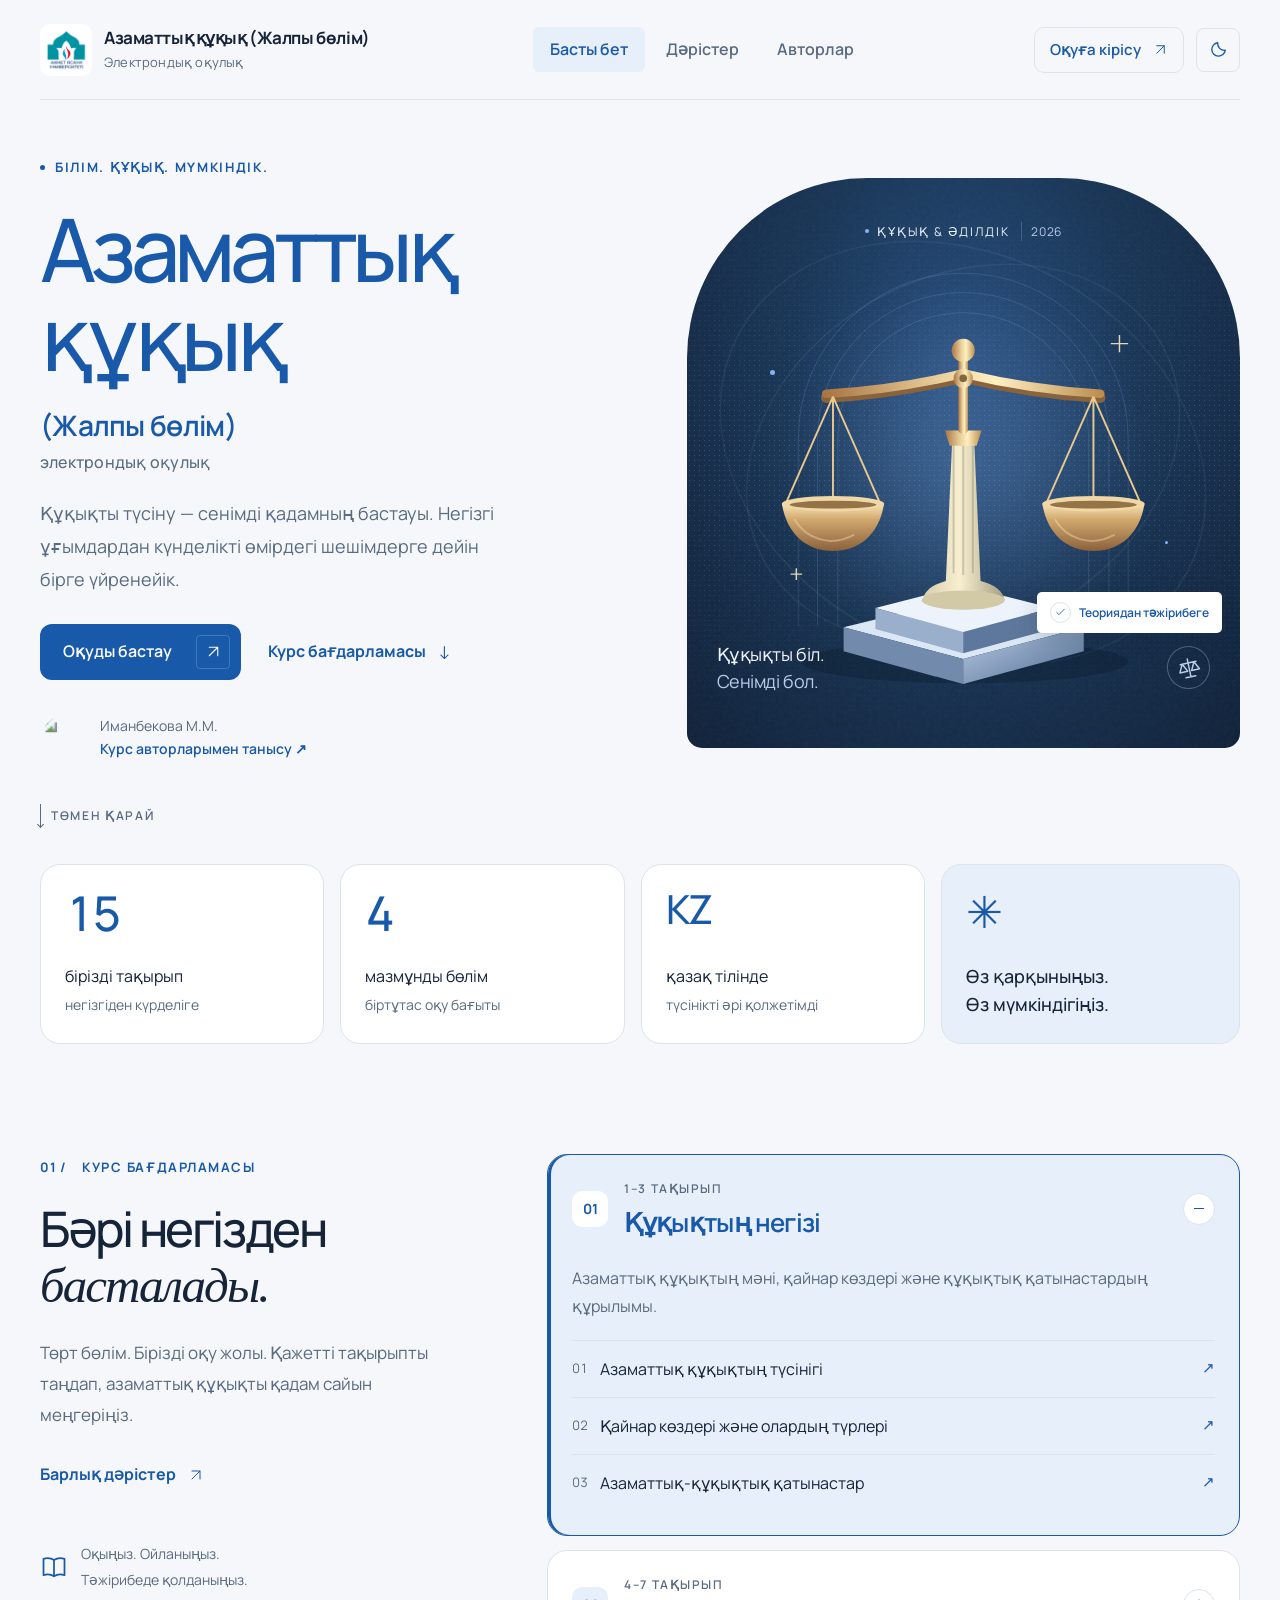
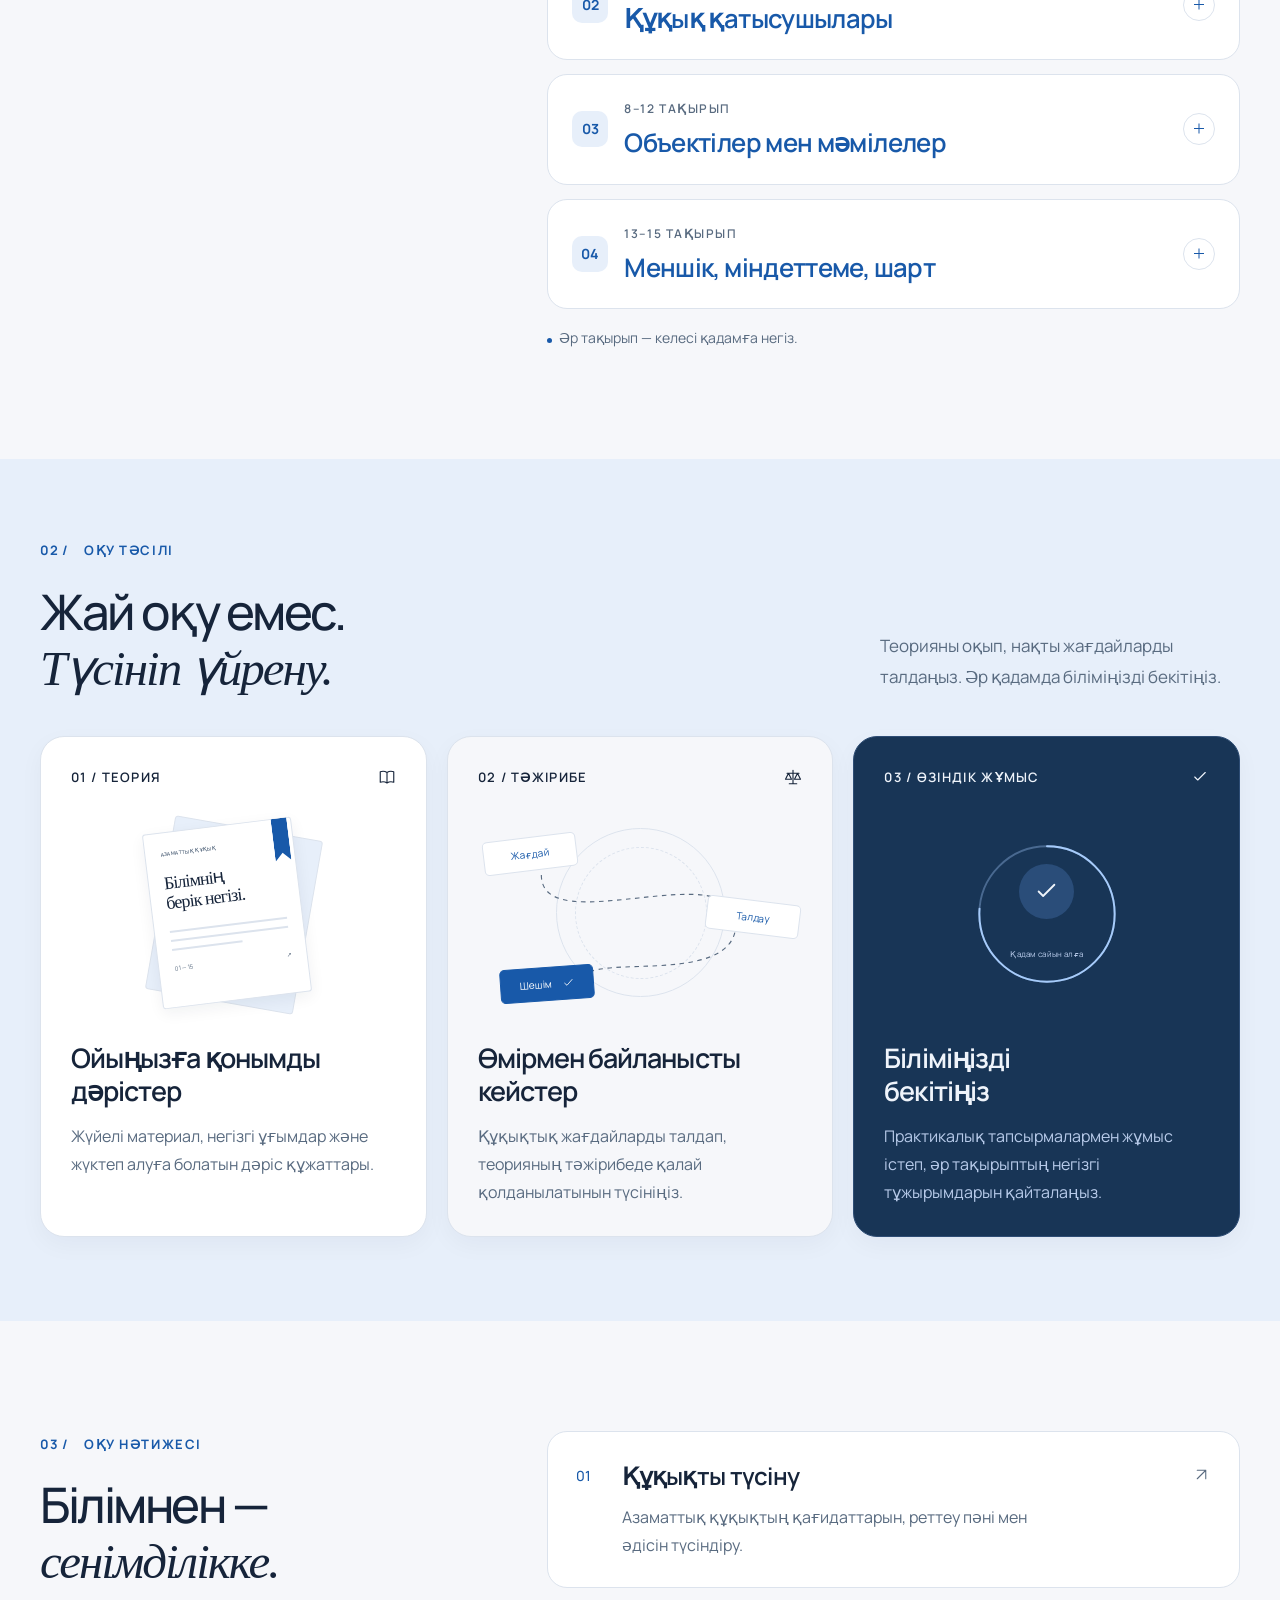
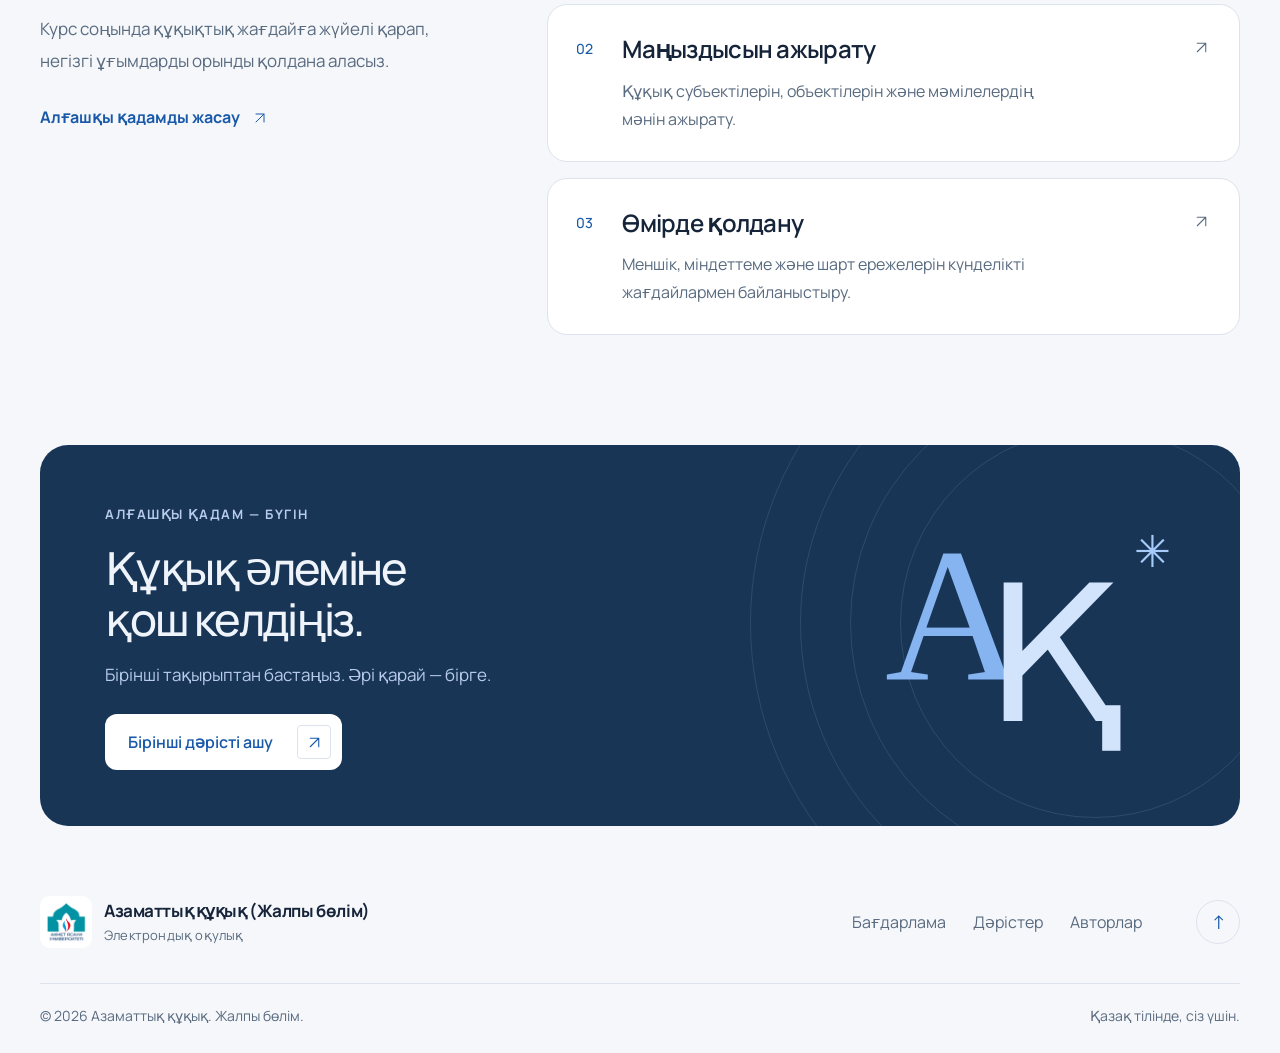
==== index.html @ 87340e42 "Apply Academic Blue theme and simplify textbook navigation" ====
<!doctype html>
<html lang="kk">
<head>
  <meta charset="UTF-8">
  <script src="theme.js?v=20261010-academic-blue-1"></script>
  <meta name="viewport" content="width=device-width, initial-scale=1.0">
  <meta name="description" content="Азаматтық құқық (Жалпы бөлім) электрондық оқулық: 15 тақырып, дәрістер, тақырып бойынша бақылау сұрақтары және практикалық кейстер.">
  <meta name="theme-color" content="#f6f7fa">
  <title>Азаматтық құқық (Жалпы бөлім) электрондық оқулық</title>
  <link rel="preconnect" href="https://fonts.googleapis.com">
  <link rel="preconnect" href="https://fonts.gstatic.com" crossorigin>
  <link href="https://fonts.googleapis.com/css2?family=Manrope:wght@400;500;600;700;800&display=swap" rel="stylesheet">
  <link rel="stylesheet" href="index.css?v=20261010-academic-blue-1">
  <script src="main.js?v=20261001-1" defer></script>
  <link rel="stylesheet" href="navigation.css?v=20261010-academic-blue-1">
  <script src="navigation.js?v=20261001-1" defer></script>
<meta name="color-scheme" content="light dark">
  <link rel="stylesheet" href="theme.css?v=20261010-academic-blue-1">
</head>
<body class="home-page">
  <a class="skip-link" href="#main">Мазмұнға өту</a>
  <div class="scroll-progress" aria-hidden="true"></div>
  <svg class="icon-library" xmlns="http://www.w3.org/2000/svg" aria-hidden="true">
    <symbol id="icon-arrow-up" viewBox="0 0 24 24"><path d="M6 18 18 6M6 6h12v12"/></symbol>
    <symbol id="icon-book" viewBox="0 0 24 24"><path d="M12 6c-3-2-6-2-9-1v14c3-1 6-1 9 1 3-2 6-2 9-1V5c-3-1-6-1-9 1Zm0 0v14"/></symbol>
    <symbol id="icon-scale" viewBox="0 0 24 24"><path d="M12 3v18m-5 0h10M4 7h16M6 7l-4 8h8L6 7Zm12 0-4 8h8l-4-8Z"/></symbol>
    <symbol id="icon-check" viewBox="0 0 24 24"><path d="m5 12 4 4L19 6"/></symbol>
  </svg>
  <symbol id="icon-arrow" viewBox="0 0 24 24"><path d="M5 12h14m-6-6 6 6-6 6"/></symbol>
  <header class="site-header">
    <div class="site-header-inner">
      <a class="site-brand" href="index.html" aria-label="Азаматтық құқық (Жалпы бөлім) электрондық оқулық — басты бет">
        <span class="site-brand-mark university-brand-mark"><img class="university-logo" src="assets/ayu-logo-icon.png" alt="Қожа Ахмет Ясауи университетінің логотипі" width="192" height="192"></span>
        <span class="site-brand-text"><span class="site-brand-title">Азаматтық құқық (Жалпы бөлім)</span><span class="site-brand-subtitle">Электрондық оқулық</span></span>
      </a>
      <nav class="site-nav" aria-label="Бет навигациясы">
        <a class="site-nav-link" href="index.html" aria-current="page">Басты бет</a>
        <a class="site-nav-link" href="lectures.html">Дәрістер</a>
        <a class="site-nav-link" href="authors.html">Авторлар</a>
      </nav>
      <div class="site-header-actions">
        <a class="site-header-cta" href="lectures.html">Оқуға кірісу <svg class="site-header-icon" viewBox="0 0 24 24" aria-hidden="true"><path d="M6 18 18 6M6 6h12v12"/></svg></a>
        <button class="theme-toggle" type="button" aria-label="Қараңғы тақырыпқа ауысу" aria-pressed="false">
          <svg class="theme-moon" viewBox="0 0 24 24" aria-hidden="true"><path d="M20.5 13A8.5 8.5 0 0 1 11 3.5 8.5 8.5 0 1 0 20.5 13Z"/></svg>
          <svg class="theme-sun" viewBox="0 0 24 24" aria-hidden="true"><circle cx="12" cy="12" r="4"/><path d="M12 2v2m0 16v2M2 12h2m16 0h2M5 5l1.4 1.4m11.2 11.2L19 19M5 19l1.4-1.4M17.6 6.4 19 5"/></svg>
        </button>
      </div>
    </div>
  </header>
  <main id="main">
    <section class="hero page-width" aria-labelledby="hero-title">
      <div class="hero-content">
        <div class="eyebrow hero-eyebrow" data-reveal><span class="status-dot"></span> БІЛІМ. ҚҰҚЫҚ. МҮМКІНДІК.</div>
        <h1 id="hero-title" data-reveal style="--reveal-delay:90ms">Азаматтық<br><span class="title-accent">құқық</span><span class="hero-title-detail"> (Жалпы бөлім)<span class="hero-title-format"> электрондық оқулық</span></span></h1>
        <p class="hero-description" data-reveal style="--reveal-delay:220ms">Құқықты түсіну — сенімді қадамның бастауы. Негізгі ұғымдардан күнделікті өмірдегі шешімдерге дейін бірге үйренейік.</p>
        <div class="hero-actions" data-reveal style="--reveal-delay:280ms"><a class="button button-primary" data-magnetic href="lectures.html">Оқуды бастау <span class="button-icon"><svg class="icon"><use href="#icon-arrow-up"/></svg></span></a><a class="text-link" href="#curriculum">Курс бағдарламасы <span aria-hidden="true">↓</span></a></div>
        <div class="hero-note" data-reveal style="--reveal-delay:340ms"><div class="author-stack single-author" aria-hidden="true"><img src="assets/authors/imanbekova-manshuk.jpg" alt="" width="960" height="1280"></div><p>Иманбекова М.М.<br><a href="authors.html">Курс авторларымен танысу <span aria-hidden="true">↗</span></a></p></div>
      </div>
      <div class="hero-art" data-reveal style="--reveal-delay:160ms">
        <div class="art-grain" aria-hidden="true"></div>
        <div class="art-topline"><span class="art-dot"></span> ҚҰҚЫҚ &amp; ӘДІЛДІК <span class="art-year">2026</span></div>
        <div class="art-parallax" aria-hidden="true">
          <div class="orbit orbit-one"></div><div class="orbit orbit-two"></div><span class="orbit-point point-one"></span><span class="orbit-point point-two"></span>
          <svg class="justice-art" viewBox="0 0 520 480" xmlns="http://www.w3.org/2000/svg">
            <defs>
              <linearGradient id="stone" x1="0" x2="1"><stop stop-color="#d5ccae"/><stop offset=".45" stop-color="#f7efcf"/><stop offset="1" stop-color="#a59d80"/></linearGradient>
              <linearGradient id="gold" x1="0" x2="1"><stop stop-color="#aa7543"/><stop offset=".42" stop-color="#ead19c"/><stop offset=".62" stop-color="#fff0c2"/><stop offset="1" stop-color="#bd8e50"/></linearGradient>
              <linearGradient id="bowl" x1="0" y1="0" x2="0" y2="1"><stop stop-color="#f7e3b4"/><stop offset=".35" stop-color="#cfa66c"/><stop offset="1" stop-color="#8b613c"/></linearGradient>
              <linearGradient id="plinth" x1="0" y1="0" x2="1" y2="1"><stop stop-color="#b8cbe4"/><stop offset="1" stop-color="#526e93"/></linearGradient>
              <radialGradient id="art-halo"><stop stop-color="#86b4f1" stop-opacity=".18"/><stop offset="1" stop-color="#86b4f1" stop-opacity="0"/></radialGradient>
            </defs>
            <circle cx="260" cy="225" r="195" fill="url(#art-halo)"/>
            <g class="arch-lines" fill="none" stroke="#a6cbfa" stroke-opacity=".16"><path d="M89 389V194a171 171 0 0 1 342 0v195"/><path d="M109 389V194a151 151 0 0 1 302 0v195"/><path d="M130 389V194a130 130 0 0 1 260 0v195"/></g>
            <ellipse cx="262" cy="426" rx="169" ry="22" fill="#0d1727" opacity=".3"/>
            <g class="sculpture-base"><path d="m136 390 124-30 125 30-125 33Z" fill="#dce7f6"/><path d="m136 390 124 33v26l-124-34Z" fill="#728bac"/><path d="m260 423 125-33v25l-125 34Z" fill="url(#plinth)"/><path d="m169 370 91-23 92 23-92 25Z" fill="#edf3fb"/><path d="m169 370 91 25v22l-91-25Z" fill="#99afcc"/><path d="m260 395 92-25v22l-92 25Z" fill="#5d789c"/></g>
            <g class="scale-sculpture">
              <path d="M218 362c2-10 10-16 24-20l7-154h22l7 154c15 4 23 10 25 20Z" fill="url(#stone)"/><ellipse cx="260" cy="362" rx="43" ry="10" fill="#d2c9a7"/><path d="M250 197v137m10-136v138m10-139v137" fill="none" stroke="#8d896e" stroke-width="2" opacity=".4"/><path d="M241 186h38l-5 16h-28Z" fill="url(#gold)"/><rect x="255" y="107" width="10" height="83" rx="5" fill="url(#gold)"/><circle cx="260" cy="103" r="12" fill="url(#gold)"/>
              <g class="scale-beam">
                <path d="M118 152q71-4 142-21 71 17 142 21" fill="none" stroke="#88633b" stroke-width="11" stroke-linecap="round"/><path d="M118 148q71-4 142-21 71 17 142 21" fill="none" stroke="url(#gold)" stroke-width="9" stroke-linecap="round"/>
                <g class="scale-pan scale-pan-left"><path d="m125 151-49 111m49-111 49 111m-49-111v111" fill="none" stroke="#e6c990" stroke-width="2"/><path d="M72 262h106c-5 31-25 49-53 49s-48-18-53-49Z" fill="url(#bowl)"/><ellipse cx="125" cy="262" rx="53" ry="8" fill="#f1d7a6"/><ellipse cx="125" cy="263" rx="45" ry="4" fill="#947347"/><path d="M85 278c12 20 37 30 62 16" fill="none" stroke="#f8e3b9" stroke-opacity=".4" stroke-width="2"/></g>
                <g class="scale-pan scale-pan-right"><path d="m395 151-49 111m49-111 49 111m-49-111v111" fill="none" stroke="#e6c990" stroke-width="2"/><path d="M342 262h106c-5 31-25 49-53 49s-48-18-53-49Z" fill="url(#bowl)"/><ellipse cx="395" cy="262" rx="53" ry="8" fill="#f1d7a6"/><ellipse cx="395" cy="263" rx="45" ry="4" fill="#947347"/><path d="M355 278c12 20 37 30 62 16" fill="none" stroke="#f8e3b9" stroke-opacity=".4" stroke-width="2"/></g>
              </g>
              <circle cx="260" cy="132" r="10" fill="url(#gold)"/><circle cx="260" cy="132" r="4" fill="#82673e"/>
            </g>
            <g class="art-spark" stroke="#e1d9b9" stroke-width="1.5"><path d="M422 87v18m-9-9h18M87 329v12m-6-6h12"/></g>
          </svg>
          <div class="floating-label label-right"><span class="label-check"><svg class="icon"><use href="#icon-check"/></svg></span> Теориядан тәжірибеге</div>
        </div>
        <div class="art-bottomline"><p>Құқықты біл.<br><span>Сенімді бол.</span></p><span class="art-seal"><svg class="icon"><use href="#icon-scale"/></svg></span></div>
        <button class="motion-toggle" type="button" aria-pressed="false" aria-label="Анимацияны тоқтату"><span class="motion-symbol" aria-hidden="true"></span><span class="motion-label">Анимацияны тоқтату</span></button>
      </div>
      <a class="scroll-cue" href="#overview"><span class="scroll-cue-line" aria-hidden="true"></span> ТӨМЕН ҚАРАЙ</a>
    </section>

    <section class="course-facts page-width" id="overview" aria-label="Курс туралы қысқаша" data-reveal>
      <div class="fact"><strong data-count="15">15</strong><span>бірізді тақырып<br><small>негізгіден күрделіге</small></span></div><div class="fact"><strong data-count="4">4</strong><span>мазмұнды бөлім<br><small>біртұтас оқу бағыты</small></span></div><div class="fact"><strong class="fact-language">KZ</strong><span>қазақ тілінде<br><small>түсінікті әрі қолжетімді</small></span></div><div class="fact fact-note"><span class="mini-orbit" aria-hidden="true">✳</span><p>Өз қарқыныңыз.<br>Өз мүмкіндігіңіз.</p></div>
    </section>

    <section class="curriculum page-width section-space" id="curriculum" aria-labelledby="curriculum-title">
      <div class="section-intro" data-reveal><span class="eyebrow"><span class="section-index">01 /</span> КУРС БАҒДАРЛАМАСЫ</span><h2 id="curriculum-title">Бәрі негізден<br><span class="serif-word">басталады.</span></h2><p>Төрт бөлім. Бірізді оқу жолы. Қажетті тақырыпты таңдап, азаматтық құқықты қадам сайын меңгеріңіз.</p><a class="text-link" href="lectures.html">Барлық дәрістер <svg class="icon"><use href="#icon-arrow-up"/></svg></a><div class="curriculum-note"><svg class="icon"><use href="#icon-book"/></svg><span>Оқыңыз. Ойланыңыз.<br>Тәжірибеде қолданыңыз.</span></div></div>
      <div class="module-list" data-reveal style="--reveal-delay:100ms">
        <details class="module-row" open><summary><span class="module-number">01</span><span class="module-heading"><span class="module-range">1–3 ТАҚЫРЫП</span><span class="module-title">Құқықтың негізі</span></span><span class="module-toggle" aria-hidden="true"></span></summary><div class="module-content"><p>Азаматтық құқықтың мәні, қайнар көздері және құқықтық қатынастардың құрылымы.</p><ol class="topic-list"><li><a href="lectures.html?lesson=1"><span>01</span> Азаматтық құқықтың түсінігі <span aria-hidden="true">↗</span></a></li><li><a href="lectures.html?lesson=2"><span>02</span> Қайнар көздері және олардың түрлері <span aria-hidden="true">↗</span></a></li><li><a href="lectures.html?lesson=3"><span>03</span> Азаматтық-құқықтық қатынастар <span aria-hidden="true">↗</span></a></li></ol></div></details>
        <details class="module-row"><summary><span class="module-number">02</span><span class="module-heading"><span class="module-range">4–7 ТАҚЫРЫП</span><span class="module-title">Құқық қатысушылары</span></span><span class="module-toggle" aria-hidden="true"></span></summary><div class="module-content"><p>Жеке және заңды тұлғалардың азаматтық құқықтағы орны мен құқықтық мәртебесі.</p><ol class="topic-list" start="4"><li><a href="lectures.html?lesson=4"><span>04</span> Жеке тұлғалар <span aria-hidden="true">↗</span></a></li><li><a href="lectures.html?lesson=5"><span>05</span> Заңды тұлғалар: жалпы ережелер <span aria-hidden="true">↗</span></a></li><li><a href="lectures.html?lesson=6"><span>06</span> Коммерциялық ұйымдар <span aria-hidden="true">↗</span></a></li><li><a href="lectures.html?lesson=7"><span>07</span> Коммерциялық емес ұйымдар <span aria-hidden="true">↗</span></a></li></ol></div></details>
        <details class="module-row"><summary><span class="module-number">03</span><span class="module-heading"><span class="module-range">8–12 ТАҚЫРЫП</span><span class="module-title">Объектілер мен мәмілелер</span></span><span class="module-toggle" aria-hidden="true"></span></summary><div class="module-content"><p>Мүлік пен мүліктік емес игіліктер, мәмілелер, өкілдік және азаматтық құқықтағы мерзімдер.</p><ol class="topic-list" start="8"><li><a href="lectures.html?lesson=8"><span>08</span> Азаматтық құқық объектілері <span aria-hidden="true">↗</span></a></li><li><a href="lectures.html?lesson=9"><span>09</span> Бағалы қағаздар және мүліктік емес игіліктер <span aria-hidden="true">↗</span></a></li><li><a href="lectures.html?lesson=10"><span>10</span> Мәміле <span aria-hidden="true">↗</span></a></li><li><a href="lectures.html?lesson=11"><span>11</span> Өкілдік және сенімхат <span aria-hidden="true">↗</span></a></li><li><a href="lectures.html?lesson=12"><span>12</span> Азаматтық құқықтағы мерзімдер <span aria-hidden="true">↗</span></a></li></ol></div></details>
        <details class="module-row"><summary><span class="module-number">04</span><span class="module-heading"><span class="module-range">13–15 ТАҚЫРЫП</span><span class="module-title">Меншік, міндеттеме, шарт</span></span><span class="module-toggle" aria-hidden="true"></span></summary><div class="module-content"><p>Меншік құқығы, міндеттемелік қатынастар және шарт жасасудың жалпы ережелері.</p><ol class="topic-list" start="13"><li><a href="lectures.html?lesson=13"><span>13</span> Меншік құқығы <span aria-hidden="true">↗</span></a></li><li><a href="lectures.html?lesson=14"><span>14</span> Міндеттемелік құқық <span aria-hidden="true">↗</span></a></li><li><a href="lectures.html?lesson=15"><span>15</span> Шарт туралы жалпы ережелер <span aria-hidden="true">↗</span></a></li></ol></div></details>
        <p class="program-footnote"><span class="status-dot"></span> Әр тақырып — келесі қадамға негіз.</p>
      </div>
    </section>

    <section class="learning-section section-space" aria-labelledby="learning-title"><div class="page-width">
      <div class="section-heading" data-reveal><div><span class="eyebrow"><span class="section-index">02 /</span> ОҚУ ТӘСІЛІ</span><h2 id="learning-title">Жай оқу емес.<br><span class="serif-word">Түсініп үйрену.</span></h2></div><p>Теорияны оқып, нақты жағдайларды талдаңыз. Әр қадамда біліміңізді бекітіңіз.</p></div>
      <div class="learning-grid">
        <article class="learning-card reading-card" data-reveal><div class="card-topline"><span>01 / ТЕОРИЯ</span><svg class="icon"><use href="#icon-book"/></svg></div><div class="reading-illustration" aria-hidden="true"><div class="paper paper-back"></div><div class="paper paper-front"><span class="paper-kicker">АЗАМАТТЫҚ ҚҰҚЫҚ</span><span class="paper-heading">Білімнің<br>берік негізі.</span><span class="paper-line"></span><span class="paper-line"></span><span class="paper-line short"></span><span class="paper-page">01 — 15 <span>↗</span></span></div><span class="paper-bookmark"></span></div><h3>Ойыңызға қонымды<br>дәрістер</h3><p>Жүйелі материал, негізгі ұғымдар және жүктеп алуға болатын дәріс құжаттары.</p></article>
        <article class="learning-card practice-card" data-reveal style="--reveal-delay:100ms"><div class="card-topline"><span>02 / ТӘЖІРИБЕ</span><svg class="icon"><use href="#icon-scale"/></svg></div><div class="practice-illustration" aria-hidden="true"><div class="practice-ring"></div><span class="case-chip chip-one">Жағдай</span><span class="case-chip chip-two">Талдау</span><span class="case-chip chip-three">Шешім <svg class="icon"><use href="#icon-check"/></svg></span><svg class="case-path" viewBox="0 0 280 160"><path d="M52 40C52 100 225 20 225 83S70 102 90 140"/></svg></div><h3>Өмірмен байланысты<br>кейстер</h3><p>Құқықтық жағдайларды талдап, теорияның тәжірибеде қалай қолданылатынын түсініңіз.</p></article>
        <article class="learning-card progress-card" data-reveal style="--reveal-delay:200ms"><div class="card-topline"><span>03 / ӨЗІНДІК ЖҰМЫС</span><svg class="icon"><use href="#icon-check"/></svg></div><div class="progress-illustration" aria-hidden="true"><svg class="progress-orbit" viewBox="0 0 180 180"><circle class="progress-track" cx="90" cy="90" r="70"/><circle class="progress-value" cx="90" cy="90" r="70"/></svg><span class="progress-check"><svg class="icon"><use href="#icon-check"/></svg></span><span class="progress-caption">Қадам сайын алға</span></div><h3>Біліміңізді<br>бекітіңіз</h3><p>Практикалық тапсырмалармен жұмыс істеп, әр тақырыптың негізгі тұжырымдарын қайталаңыз.</p></article>
      </div>
    </div></section>

    <section class="outcomes page-width section-space" aria-labelledby="outcomes-title"><div class="outcomes-heading" data-reveal><span class="eyebrow"><span class="section-index">03 /</span> ОҚУ НӘТИЖЕСІ</span><h2 id="outcomes-title">Білімнен —<br><span class="serif-word">сенімділікке.</span></h2><p>Курс соңында құқықтық жағдайға жүйелі қарап, негізгі ұғымдарды орынды қолдана аласыз.</p><a class="text-link" href="lectures.html">Алғашқы қадамды жасау <svg class="icon"><use href="#icon-arrow-up"/></svg></a></div><div class="outcome-list"><article class="outcome" data-reveal><span class="outcome-number">01</span><div><h3>Құқықты түсіну</h3><p>Азаматтық құқықтың қағидаттарын, реттеу пәні мен әдісін түсіндіру.</p></div><svg class="icon"><use href="#icon-arrow-up"/></svg></article><article class="outcome" data-reveal style="--reveal-delay:80ms"><span class="outcome-number">02</span><div><h3>Маңыздысын ажырату</h3><p>Құқық субъектілерін, объектілерін және мәмілелердің мәнін ажырату.</p></div><svg class="icon"><use href="#icon-arrow-up"/></svg></article><article class="outcome" data-reveal style="--reveal-delay:160ms"><span class="outcome-number">03</span><div><h3>Өмірде қолдану</h3><p>Меншік, міндеттеме және шарт ережелерін күнделікті жағдайлармен байланыстыру.</p></div><svg class="icon"><use href="#icon-arrow-up"/></svg></article></div></section>

    <section class="start-section page-width section-space" aria-labelledby="start-title" data-reveal><div class="start-panel"><div class="start-orbits" aria-hidden="true"><span></span><span></span><span></span><span></span></div><div class="start-copy"><span class="eyebrow">АЛҒАШҚЫ ҚАДАМ — БҮГІН</span><h2 id="start-title">Құқық әлеміне<br>қош келдіңіз.</h2><p>Бірінші тақырыптан бастаңыз. Әрі қарай — бірге.</p><a class="button button-light" data-magnetic href="lectures.html?lesson=1">Бірінші дәрісті ашу <span class="button-icon"><svg class="icon"><use href="#icon-arrow-up"/></svg></span></a></div><div class="start-monogram" aria-hidden="true">А<span>Қ</span><span class="monogram-star">✳</span></div></div></section>
  </main>
  <footer class="site-footer page-width"><div class="footer-main"><a class="brand" href="index.html"><span class="brand-mark university-brand-mark"><img class="university-logo" src="assets/ayu-logo-icon.png" alt="Қожа Ахмет Ясауи университетінің логотипі" width="192" height="192"></span><span class="brand-text"><span class="brand-title">Азаматтық құқық (Жалпы бөлім)</span><span class="brand-subtitle">Электрондық оқулық</span></span></a><nav aria-label="Қосымша навигация"><a href="#curriculum">Бағдарлама</a><a href="lectures.html">Дәрістер</a><a href="authors.html">Авторлар</a></nav><a class="back-to-top" href="#main" aria-label="Беттің басына оралу">↑</a></div><div class="footer-bottom"><p>© 2026 Азаматтық құқық. Жалпы бөлім.</p><span>Қазақ тілінде, сіз үшін.</span></div></footer>
</body>
</html>
---- index.css ----
/* Civil law: a quiet editorial system with an animated sculptural cover. */
:root {
  --bg: #f6f7fa;
  --ink: #16243a;
  --forest: #1859a9;
  --terra: #1859a9;
  --sage: #e7effa;
  --line: #dce3ed;
  --muted: #596b80;
  --cream: #ffffff;
  --ease: cubic-bezier(.2, .75, .25, 1);
}
*, *::before, *::after { box-sizing: border-box; }
html { scroll-behavior: smooth; scroll-padding-top: var(--site-header-clearance, 118px); }
body { margin: 0; background: var(--bg); color: var(--ink); font-family: 'Manrope', 'Segoe UI', sans-serif; font-size: 1rem; -webkit-font-smoothing: antialiased; line-height: 1.6; }
body, h1, h2, h3, p, figure { margin: 0; }
button, input, select { font: inherit; }
a { color: inherit; text-decoration: none; }
button, a { -webkit-tap-highlight-color: transparent; }
button { cursor: pointer; }
svg { display: block; }
img { display: block; max-width: 100%; }
::selection { background: var(--panel-2); color: var(--ink); }
:focus-visible { outline: 2px solid var(--terra); outline-offset: 6px; }
.container { width: min(1200px, calc(100% - 80px)); margin-inline: auto; }
.sr-only { position: absolute; width: 1px; height: 1px; padding: 0; margin: -1px; overflow: hidden; clip: rect(0, 0, 0, 0); white-space: nowrap; border: 0; }
.skip-link { position: fixed; left: 20px; top: 12px; z-index: 100; padding: 12px 18px; color: var(--on-accent); background: var(--forest); border-radius: 6px; transform: translateY(-160%); }
.skip-link:focus { transform: translateY(0); }
.scroll-progress { position: fixed; z-index: 50; inset: 0 0 auto; height: 2px; background: var(--terra); transform: scaleX(0); transform-origin: left; pointer-events: none; }
.topbar { position: sticky; z-index: 20; top: 0; background: var(--header-bg); backdrop-filter: blur(20px); transition: background .25s ease; }
.topbar.is-scrolled { background: var(--header-bg-scrolled); }
.brand { display: inline-flex; align-items: center; gap: 12px; flex-shrink: 0; }
.brand-mark { display: grid; place-items: center; width: 42px; height: 42px; flex: 0 0 42px; background: var(--forest); border-radius: 10px; color: var(--on-accent); font-size: 15px; font-weight: 700; }
.brand-text { display: grid; gap: 2px; }
.brand-title { font-size: 1.0625rem; font-weight: 700; letter-spacing: -.025em; line-height: 1.4; }
.brand-subtitle { font-size: .8125rem; color: var(--muted); letter-spacing: .015em; }
.nav { display: flex; align-items: center; gap: 4px; }
.nav-link { padding: 10px 17px; color: var(--muted); border-radius: 6px; font-size: 12px; font-weight: 600; transition: color .2s ease, background .2s ease; }
.nav-link:hover { color: var(--forest); background: var(--panel-2); }
.nav-link.active { background: var(--sage); color: var(--forest); }
.motion-toggle { display: none; align-items: center; gap: 7px; padding: 9px 0; border: 0; background: transparent; color: var(--muted); font-size: 9px; }
html.js-ready .motion-toggle { display: inline-flex; }
.motion-toggle svg { width: 12px; height: 12px; }
.motion-toggle:hover { color: var(--forest); }
.motion-toggle[aria-pressed='true'] { color: var(--terra); }

.hero { display: grid; grid-template-columns: 1.1fr 1fr; gap: 38px; align-items: center; margin-top: 52px; }
.hero-copy { min-width: 0; padding-bottom: 5px; }
h1 { font-size: clamp(60px, 6.85vw, 96px); font-weight: 500; line-height: 1.015; letter-spacing: -.065em; color: var(--forest); }
h2 { font-size: clamp(35px, 4.1vw, 49px); font-weight: 500; line-height: 1.12; letter-spacing: -.05em; }
h3 { font-weight: 600; letter-spacing: -.025em; }
.eyebrow { display: inline-flex; align-items: center; gap: 10px; color: var(--forest); font-size: .8125rem; font-weight: 700; letter-spacing: .12em; text-transform: uppercase; }
.eyebrow::before { content: ''; width: 6px; height: 6px; border-radius: 50%; background: var(--terra); flex: 0 0 6px; }
.hero .eyebrow { margin-bottom: 26px; }
.hero-description { max-width: 390px; margin-top: 26px; color: var(--muted); font-size: 1.125rem; line-height: 1.85; }
.hero-actions { display: flex; flex-wrap: wrap; gap: 12px; margin-top: 28px; }
.btn { display: inline-flex; align-items: center; justify-content: center; gap: 28px; min-height: 48px; padding: 13px 22px; border: 1px solid transparent; border-radius: 6px; font-size: 12px; font-weight: 600; transition: background .25s ease, color .25s ease, border-color .25s ease, transform .25s var(--ease); }
.btn svg { width: 16px; height: 16px; flex-shrink: 0; transition: transform .25s var(--ease); }
.btn:hover svg { transform: translateX(3px); }
.btn-primary { background: var(--forest); color: var(--on-accent); }
.btn-primary:hover { background: var(--accent-hover); }
.btn-secondary { border-color: var(--line); background: transparent; color: var(--forest); }
.btn-secondary:hover { background: var(--sage); border-color: var(--accent); }
.btn-light { background: #ffffff; color: #1859a9; }
.btn-light:hover { background: #e7effa; }

/* Progressive enhancement: every section stays readable without JavaScript. */
[data-reveal] { opacity: 1; }
html.motion-ready [data-reveal] { opacity: 0; transform: translate3d(0, 28px, 0); transition: opacity .85s var(--ease), transform .85s var(--ease); transition-delay: var(--reveal-delay, 0ms); }
html.motion-ready [data-reveal].is-visible { opacity: 1; transform: translate3d(0, 0, 0); }
[data-magnetic] { transform: translate(var(--magnetic-x, 0px), var(--magnetic-y, 0px)); }

.hero-art { isolation: isolate; position: relative; min-width: 0; height: 570px; border-radius: 180px 180px 15px 15px; overflow: hidden; color: var(--on-dark); background: radial-gradient(ellipse at 50% 32%, #254c7c 0%, #183556 44%, #102139 100%); perspective: 1100px; }
.hero-art::before { content: ''; position: absolute; inset: 0; z-index: -1; opacity: .24; background-image: radial-gradient(#9ebce7 0.55px, transparent .55px); background-size: 5px 5px; mask-image: linear-gradient(transparent, #000 48%, transparent); }
.art-parallax { position: absolute; inset: 67px 0 40px; transform: rotateX(var(--rotate-x, 0deg)) rotateY(var(--rotate-y, 0deg)); transform-style: preserve-3d; transition: transform .6s var(--ease); }
.art-parallax > svg { position: absolute; width: 102%; height: auto; left: -1%; top: 6px; overflow: visible; }
.scale-beam { transform-origin: 260px 132px; animation: balance-beam 7s ease-in-out infinite; }
.scale-pan-left { transform-origin: 125px 151px; animation: balance-pan 7s ease-in-out infinite; }
.scale-pan-right { transform-origin: 395px 151px; animation: balance-pan 7s ease-in-out infinite; }
@keyframes balance-beam { 0%, 100% { transform: rotate(-4deg); } 50% { transform: rotate(4deg); } }
@keyframes balance-pan { 0%, 100% { transform: rotate(4deg); } 50% { transform: rotate(-4deg); } }
@keyframes cover-float { 0%, 100% { transform: translateY(0) rotate(-5deg); } 50% { transform: translateY(-9px) rotate(-3deg); } }
@keyframes sparkle-turn { 0%, 100% { transform: scale(1); opacity: .45; } 50% { transform: scale(1.025); opacity: 1; } }
@keyframes orbit-float { 0%, 100% { transform: translate(0, 0); } 50% { transform: translate(5px, -9px); } }

/* Header and shared content frame. */
.page-width, .header-inner { width: min(1200px, calc(100% - 80px)); margin-inline: auto; }
.header-inner { display: flex; align-items: center; justify-content: space-between; gap: 28px; min-height: 100px; border-bottom: 1px solid var(--line); }
.icon-library { position: absolute; width: 0; height: 0; overflow: hidden; pointer-events: none; }
.icon { width: 20px; height: 20px; fill: none; stroke: currentColor; stroke-width: 1.5; stroke-linecap: round; stroke-linejoin: round; flex-shrink: 0; }
.brand-mark .icon { width: 23px; height: 23px; }
.header-cta { display: inline-flex; justify-content: center; align-items: center; gap: 22px; min-height: 43px; padding: 10px 15px; border: 1px solid var(--line); border-radius: 6px; color: var(--forest); font-size: 11px; font-weight: 600; transition: background .2s ease, border-color .2s ease; }
.header-cta .icon { width: 15px; height: 15px; }
.header-cta:hover { background: var(--sage); border-color: var(--accent); }
.section-space { margin-top: 110px; }
.eyebrow::before { content: none; }
.status-dot { width: 5px; height: 5px; display: inline-block; flex: 0 0 5px; border-radius: 50%; background: var(--terra); }
.section-index { color: var(--terra); margin-right: 6px; letter-spacing: .04em; }
.serif-word { font-family: Georgia, 'Times New Roman', serif; font-style: italic; font-weight: 400; letter-spacing: -.04em; }
.text-link { display: inline-flex; gap: 12px; align-items: center; padding: 10px 0; font-size: 1rem; font-weight: 700; color: var(--forest); }
.text-link > span:last-child { font-size: 18px; font-weight: 400; }
.text-link .icon { width: 16px; height: 16px; transition: transform .25s var(--ease); }
.text-link:hover .icon { transform: translate(2px, -2px); }
.text-link:hover { color: var(--terra); }
.button { display: inline-flex; align-items: center; justify-content: center; gap: 24px; min-height: 56px; padding: 9px 10px 9px 22px; border: 1px solid transparent; border-radius: 12px; font-size: 1rem; font-weight: 600; transition: background .25s ease, color .25s ease, border-color .25s ease, transform .25s var(--ease); }
.button-primary { background: var(--forest); color: var(--on-accent); }
.button-primary:hover { background: var(--accent-hover); }
.button-light { background: #ffffff; color: #1859a9; }
.button-light:hover { background: #e7effa; }
.button-icon { display: grid; place-items: center; width: 34px; height: 34px; border: 1px solid rgba(255, 255, 255, .18); border-radius: 4px; transition: background .25s ease; }
.button-icon .icon { width: 17px; height: 17px; transition: transform .25s var(--ease); }
.button:hover .button-icon .icon { transform: translate(2px, -2px); }
.button-light .button-icon { border-color: #dce3ed; }

/* Cover: asymmetric typography and a slowly balancing brass sculpture. */
.hero { position: relative; padding-bottom: 54px; }
.hero-content { min-width: 0; padding-bottom: 12px; }
.hero-eyebrow { font-size: .8125rem; letter-spacing: .13em; }
.title-accent { color: var(--forest); }
.title-period { color: var(--terra); }
.hero-title-detail { display: block; margin-top: 24px; font-size: clamp(1.375rem, 2.2vw, 1.875rem); font-weight: 600; line-height: 1.4; letter-spacing: -.025em; }
.hero-title-format { display: block; margin-top: 6px; color: var(--muted); font-size: 1rem; font-weight: 500; letter-spacing: .015em; }
.hero-edition { display: flex; align-items: center; gap: 12px; margin-top: 24px; font-size: .8125rem; letter-spacing: .18em; font-weight: 600; }
.edition-line { display: block; width: 42px; height: 1px; background: var(--terra); }
.hero-description { max-width: 470px; margin-top: 23px; }
.hero-actions { align-items: center; gap: 27px; margin-top: 27px; }
.hero-note { display: flex; align-items: center; gap: 14px; margin-top: 34px; }
.hero-note p { font-size: .875rem; line-height: 1.7; color: var(--muted); }
.hero-note a { color: var(--forest); font-weight: 600; }
.hero-note a:hover { color: var(--terra); }
.author-stack { display: flex; padding-left: 0; }
.author-stack img { width: 31px; height: 31px; object-fit: cover; object-position: center 20%; border: 2px solid var(--bg); border-radius: 50%; }
.author-stack img + img { margin-left: -8px; }
.author-stack.single-author { width: 46px; height: 46px; flex: 0 0 46px; overflow: hidden; border: 2px solid var(--bg); border-radius: 50%; }
.author-stack.single-author img { width: 100%; height: 100%; border: 0; object-position: center 65%; transform: scale(2); transform-origin: center 47%; }
.scroll-cue { position: absolute; left: 0; bottom: 0; display: inline-flex; align-items: center; gap: 10px; font-size: .75rem; font-weight: 600; letter-spacing: .14em; color: var(--muted); }
.scroll-cue-line { height: 23px; width: 1px; background: var(--muted); position: relative; }
.scroll-cue-line::after { content: ''; position: absolute; bottom: 0; left: -2px; width: 5px; height: 5px; border-right: 1px solid var(--muted); border-bottom: 1px solid var(--muted); transform: rotate(45deg); }
.art-grain { position: absolute; inset: 0; opacity: .065; pointer-events: none; background-image: url("data:image/svg+xml,%3Csvg viewBox='0 0 160 160' xmlns='http://www.w3.org/2000/svg'%3E%3Cfilter id='n'%3E%3CfeTurbulence type='fractalNoise' baseFrequency='.85' numOctaves='3' stitchTiles='stitch'/%3E%3C/filter%3E%3Crect width='100%25' height='100%25' opacity='.65' filter='url(%23n)'/%3E%3C/svg%3E"); }
.hero-art::after { content: ''; position: absolute; inset: 0; z-index: -1; background: radial-gradient(circle at var(--pointer-x, 50%) var(--pointer-y, 50%), rgba(134, 180, 241, .12), transparent 52%); pointer-events: none; }
.art-topline { position: absolute; top: 44px; left: 48px; right: 48px; z-index: 3; display: flex; align-items: center; justify-content: center; gap: 8px; font-size: .75rem; letter-spacing: .17em; color: var(--on-dark); }
.art-dot { display: inline-block; width: 4px; height: 4px; border-radius: 50%; background: #86b4f1; }
.art-year { position: static; padding-left: 9px; margin-left: 3px; border-left: 1px solid rgba(134, 180, 241, .3); font-size: .75rem; color: var(--muted-on-dark); letter-spacing: .05em; }
.art-parallax > svg { height: 100%; }
.orbit { position: absolute; border: 1px solid rgba(184, 203, 234, .14); border-radius: 50%; left: 50%; top: 45%; pointer-events: none; }
.orbit-one { width: 82%; aspect-ratio: 1; transform: translate(-50%, -50%) rotate(-28deg) scaleY(.78); }
.orbit-two { width: 92%; aspect-ratio: 1; transform: translate(-50%, -50%) rotate(28deg) scaleY(.78); }
.orbit-point { position: absolute; width: 5px; height: 5px; border-radius: 50%; background: #86b4f1; animation: orbit-float 6s ease-in-out infinite; }
.point-one { top: 27%; left: 15%; }
.point-two { top: 64%; right: 13%; width: 3px; height: 3px; animation-delay: -3s; }
.art-spark { transform-box: fill-box; transform-origin: center; animation: sparkle-turn 9s ease-in-out infinite; }
.floating-label { position: absolute; display: flex; align-items: center; gap: 8px; padding: 10px 13px; background: var(--panel); color: var(--accent); border-radius: 5px; box-shadow: 0 8px 24px rgba(var(--shadow-rgb), .18); font-size: .75rem; font-weight: 600; white-space: nowrap; animation: cover-float 6.5s ease-in-out infinite; }
.label-right { right: 18px; bottom: 75px; }
.label-check { width: 21px; height: 21px; border: 1px solid var(--border); border-radius: 50%; display: grid; place-items: center; }
.label-check .icon { width: 13px; height: 13px; }
.art-bottomline { position: absolute; bottom: 42px; left: 30px; right: 30px; display: flex; align-items: center; justify-content: space-between; }
.art-bottomline p { font-size: 1.125rem; line-height: 1.45; letter-spacing: -.025em; }
.art-bottomline p span { color: var(--muted-on-dark); }
.art-seal { display: grid; place-items: center; width: 43px; height: 43px; border: 1px solid rgba(184, 203, 234, .35); border-radius: 50%; transform: rotate(-12deg); }
.art-seal .icon { width: 24px; height: 24px; color: var(--muted-on-dark); }
.hero-art .motion-toggle { position: absolute; z-index: 5; right: 28px; bottom: 4px; min-height: 32px; padding: 5px 2px; color: var(--muted-on-dark); font-size: .75rem; }
.hero-art .motion-toggle:hover { color: var(--on-dark); }
.hero-art :focus-visible, .start-panel :focus-visible { outline-color: #a6cbfa; }
.motion-symbol { display: block; width: 8px; height: 8px; border-left: 2px solid currentColor; border-right: 2px solid currentColor; }
.motion-toggle[aria-pressed='true'] .motion-symbol { width: 0; height: 0; border: 4px solid transparent; border-right: 0; border-left: 6px solid currentColor; }

/* A concise overview separates the cover from the reading path. */
.course-facts { display: grid; grid-template-columns: 1fr 1fr 1fr 1.05fr; gap: 0; margin-top: 37px; padding-block: 31px; border-top: 1px solid var(--line); border-bottom: 1px solid var(--line); }
.fact { display: flex; align-items: center; gap: 18px; padding: 0 30px; border-left: 1px solid var(--line); }
.fact:first-child { padding-left: 0; border-left: 0; }
.fact:last-child { padding-right: 0; }
.fact strong { font-size: 44px; line-height: 1; font-weight: 500; letter-spacing: -.06em; color: var(--forest); font-variant-numeric: tabular-nums; }
.fact strong.fact-language { font-size: 33px; letter-spacing: -.035em; }
.fact > span:not(.mini-orbit) { font-size: 1rem; line-height: 1.8; color: var(--ink); }
.fact small { font-size: .875rem; color: var(--muted); }
.fact-note { gap: 17px; }
.mini-orbit { font-size: 42px; color: var(--terra); line-height: 1; }
.fact-note p { font-size: 1.125rem; font-weight: 500; line-height: 1.65; }

/* Four accordion modules keep the complete programme easy to scan. */
.curriculum { display: grid; grid-template-columns: .83fr 1.25fr; gap: 90px; align-items: start; }
.section-intro { position: sticky; top: 140px; }
.section-intro h2 { margin-top: 22px; }
.section-intro > p { max-width: 390px; margin-top: 23px; color: var(--muted); font-size: 1.0625rem; line-height: 1.85; }
.section-intro > .text-link { margin-top: 21px; }
.curriculum-note { margin-top: 44px; display: flex; align-items: center; gap: 13px; color: var(--muted); }
.curriculum-note > .icon { width: 28px; height: 28px; color: var(--forest); }
.curriculum-note span { font-size: .875rem; line-height: 1.8; }
.module-list { min-width: 0; }
.module-row { margin-bottom: 14px; border: 1px solid var(--line); border-radius: 20px; background: var(--panel, var(--cream)); transition: background .25s ease, border-color .25s ease; }
.module-row:last-of-type { border-bottom: 1px solid var(--line); }
.module-row[open] { background: var(--sage); border-color: var(--forest); box-shadow: inset 3px 0 0 var(--forest); }
.module-row:focus-within { border-color: var(--forest); }
.module-row summary { list-style: none; cursor: pointer; display: flex; align-items: center; gap: 21px; padding: 26px 22px; }
.module-row summary::-webkit-details-marker { display: none; }
.module-number { align-self: flex-start; padding-top: 18px; color: var(--muted); font-size: .875rem; }
.module-heading { display: grid; gap: 8px; flex: 1; min-width: 0; }
.module-range { color: var(--muted); font-size: .75rem; font-weight: 600; letter-spacing: .13em; }
.module-title { color: var(--forest); font-size: clamp(1.25rem, 2vw, 1.625rem); line-height: 1.3; font-weight: 500; letter-spacing: -.035em; }
.module-toggle { position: relative; width: 26px; height: 26px; border: 1px solid var(--border); border-radius: 50%; flex: 0 0 26px; }
.module-toggle::before, .module-toggle::after { content: ''; position: absolute; width: 8px; height: 1px; background: var(--forest); top: 11px; left: 8px; }
.module-toggle::after { transform: rotate(90deg); transition: transform .25s ease; }
.module-row[open] .module-toggle::after { transform: rotate(0); }
.module-row summary:hover .module-title { color: var(--terra); }
.module-content { padding: 0 22px 24px 57px; }
.module-content > p { margin-top: 0; margin-bottom: 20px; max-width: none; color: var(--muted); font-size: 1rem; line-height: 1.8; }
.topic-list { list-style: none; padding: 0; margin: 0; }
.topic-list li { border-top: 1px solid var(--border); }
.topic-list a { display: flex; align-items: center; gap: 12px; padding: 12px 0; font-size: 1rem; line-height: 1.5; transition: color .2s ease; }
.topic-list a > span:first-child { color: var(--muted); font-size: .8125rem; flex: 0 0 15px; font-variant-numeric: tabular-nums; }
.topic-list a > span:last-child { margin-left: auto; font-size: 15px; color: var(--forest); }
.topic-list a:hover { color: var(--terra); }
.program-footnote { display: flex; align-items: center; gap: 7px; margin-top: 18px; padding-left: 22px; color: var(--muted); font-size: .875rem; }
.program-footnote .status-dot { background: var(--accent); }

/* Static miniature illustrations introduce the three learning formats. */
.learning-section { background: var(--panel-2); padding: 78px 0 84px; }
.section-heading { display: flex; align-items: flex-end; justify-content: space-between; gap: 60px; margin-bottom: 39px; }
.section-heading h2 { margin-top: 22px; }
.section-heading > p { width: 360px; max-width: 35%; padding-bottom: 4px; color: var(--muted); font-size: 1.0625rem; line-height: 1.85; }
.learning-grid { display: grid; grid-template-columns: repeat(3, minmax(0, 1fr)); gap: 20px; }
.learning-card { padding: 30px; min-width: 0; border: 1px solid var(--line); border-radius: 24px; box-shadow: 0 8px 24px rgba(var(--shadow-rgb), .04); }
.reading-card { background: var(--panel); }
.practice-card { background: var(--bg); }
.progress-card { color: var(--on-dark); background: #183556; border-color: #2e4d75; }
.card-topline { display: flex; align-items: center; justify-content: space-between; gap: 10px; font-size: .8125rem; font-weight: 600; letter-spacing: .1em; }
.card-topline .icon { width: 18px; height: 18px; }
.learning-card h3 { font-size: clamp(1.5rem, 2.1vw, 1.75rem); font-weight: 600; line-height: 1.25; letter-spacing: -.035em; margin-top: 12px; }
.learning-card > p { margin-top: 14px; font-size: 1rem; color: var(--muted); line-height: 1.85; }
.progress-card > p { color: var(--muted-on-dark); }
.reading-illustration, .practice-illustration, .progress-illustration { position: relative; height: 212px; margin-block: 20px 21px; }
.reading-illustration { display: grid; place-items: center; padding-top: 2px; }
.paper { position: absolute; width: 150px; height: 176px; border: 1px solid var(--border); border-radius: 3px; }
.paper-back { left: calc(50% - 74px); top: 19px; transform: rotate(10deg); background: var(--panel-2); }
.paper-front { top: 17px; left: calc(50% - 81px); transform: rotate(-7deg); background: var(--panel); padding: 18px 15px 12px; box-shadow: 0 5px 15px rgba(var(--shadow-rgb), .06); }
.paper-kicker { display: block; font-size: 5px; letter-spacing: .08em; font-weight: 600; color: var(--muted); }
.paper-heading { display: block; font-family: Georgia, 'Times New Roman', serif; font-size: 18px; line-height: 1.1; margin-top: 15px; margin-bottom: 17px; letter-spacing: -.05em; }
.paper-line { display: block; height: 2px; background: var(--border); margin: 7px 0; width: 100%; }
.paper-line.short { width: 60%; }
.paper-page { display: flex; justify-content: space-between; margin-top: 14px; font-size: 6px; color: var(--muted); }
.paper-bookmark { position: absolute; top: 10px; left: calc(50% + 40px); width: 16px; height: 43px; background: var(--terra); clip-path: polygon(0 0, 100% 0, 100% 100%, 50% 81%, 0 100%); transform: rotate(-7deg); }
.practice-ring { position: absolute; width: 169px; height: 169px; border-radius: 50%; border: 1px solid var(--border); top: 20px; left: calc(50% - 84px); }
.practice-ring::after { content: ''; position: absolute; width: 132px; height: 132px; border-radius: 50%; border: 1px dashed var(--border); top: 18px; left: 18px; }
.case-chip { position: absolute; z-index: 2; display: inline-flex; align-items: center; justify-content: center; gap: 10px; padding: 8px 13px; border: 1px solid var(--border); border-radius: 5px; color: var(--forest); font-size: 10px; background: var(--panel); min-width: 94px; }
.chip-one { left: 5px; top: 29px; transform: rotate(-7deg); }
.chip-two { right: 2px; top: 92px; transform: rotate(7deg); }
.chip-three { left: 22px; bottom: 19px; background: var(--forest); border-color: var(--forest); color: var(--on-accent); transform: rotate(-4deg); }
.case-chip .icon { width: 13px; height: 13px; }
.case-path { position: absolute; top: 22px; left: 0; width: 100%; height: 180px; fill: none; stroke: var(--muted); stroke-width: 1; stroke-dasharray: 4 4; }
.progress-illustration { display: grid; place-items: center; }
.progress-orbit { width: 174px; height: 174px; transform: rotate(-90deg); }
.progress-orbit circle { fill: none; stroke-width: 2; }
.progress-track { stroke: #496990; }
.progress-value { stroke: #a6cbfa; stroke-linecap: round; stroke-dasharray: 335 440; }
.progress-check { position: absolute; display: grid; place-items: center; width: 55px; height: 55px; top: 56px; border-radius: 50%; background: #2a4d79; }
.progress-check .icon { width: 27px; height: 27px; stroke-width: 1.6; color: var(--on-dark); }
.progress-caption { position: absolute; bottom: 59px; font-size: 8px; color: var(--muted-on-dark); letter-spacing: .02em; }

/* Outcomes and the final invitation. */
.outcomes { display: grid; grid-template-columns: .83fr 1.25fr; gap: 90px; }
.outcomes-heading h2 { margin-top: 22px; }
.outcomes-heading > p { max-width: 390px; margin-top: 23px; color: var(--muted); font-size: 1.0625rem; line-height: 1.85; }
.outcomes-heading > .text-link { margin-top: 19px; }
.outcome { display: grid; grid-template-columns: 28px minmax(0, 1fr) 18px; gap: 18px; padding: 28px; border: 1px solid var(--line); border-radius: 20px; background: var(--panel, var(--cream)); }
.outcome:last-child { border-bottom: 1px solid var(--line); }
.outcome-number { padding-top: 5px; font-size: .875rem; font-weight: 500; color: var(--terra); }
.outcome h3 { font-size: 1.5rem; line-height: 1.35; font-weight: 500; letter-spacing: -.03em; }
.outcome p { max-width: 420px; margin-top: 11px; font-size: 1rem; line-height: 1.8; color: var(--muted); }
.outcome > .icon { width: 17px; height: 17px; color: var(--muted); margin-top: 6px; }
.start-panel { position: relative; overflow: hidden; display: flex; justify-content: space-between; align-items: center; gap: 30px; min-height: 356px; padding: 56px 65px; border-radius: 28px; background: #183556; color: var(--on-dark); }
.start-copy { position: relative; z-index: 2; }
.start-copy > .eyebrow { color: var(--muted-on-dark); font-size: .8125rem; }
.start-copy h2 { margin-top: 17px; font-size: 45px; }
.start-copy p { margin-top: 17px; color: var(--muted-on-dark); font-size: 1.0625rem; }
.start-copy .button { margin-top: 26px; }
.start-monogram { position: relative; z-index: 1; width: 290px; height: 230px; flex: 0 0 290px; color: #86b4f1; font-family: Georgia, 'Times New Roman', serif; font-size: 190px; line-height: .9; font-weight: 400; padding-top: 10px; }
.start-monogram > span:not(.monogram-star) { position: absolute; top: 51px; left: 100px; color: #d2e4fb; }
.start-monogram .monogram-star { position: absolute; right: 4px; top: 10px; font-family: 'Manrope', sans-serif; font-size: 44px; color: #a6cbfa; }
.start-orbits { position: absolute; inset: 0; pointer-events: none; overflow: hidden; }
.start-orbits span { position: absolute; display: block; width: 390px; height: 390px; border: 1px solid rgba(184, 203, 234, .14); border-radius: 50%; right: -50px; top: -17px; }
.start-orbits span:nth-child(2) { width: 490px; height: 490px; right: -100px; top: -67px; }
.start-orbits span:nth-child(3) { width: 590px; height: 590px; right: -150px; top: -117px; }
.start-orbits span:nth-child(4) { width: 690px; height: 690px; right: -200px; top: -167px; }

.site-footer { margin-top: 70px; padding-bottom: 25px; }
.footer-main { display: flex; align-items: center; gap: 30px; padding-bottom: 35px; border-bottom: 1px solid var(--line); }
.footer-main > .brand { min-width: 0; flex-shrink: 1; }
.footer-main .brand-text { min-width: 0; }
.footer-main > nav { margin-left: auto; display: flex; gap: 27px; font-size: 1rem; color: var(--muted); }
.footer-main > nav a:hover { color: var(--forest); }
.back-to-top { width: 35px; height: 35px; margin-left: 24px; border: 1px solid var(--border); border-radius: 50%; display: grid; place-items: center; font-size: 19px; line-height: 1; color: var(--forest); transition: background .2s ease; }
.back-to-top:hover { background: var(--sage); }
.footer-bottom { display: flex; flex-wrap: wrap; justify-content: space-between; align-items: center; gap: 25px; padding-top: 21px; color: var(--muted); font-size: .875rem; }
.footer-socials { display: flex; align-items: center; gap: 16px; }
.footer-socials a:hover { color: var(--forest); }

/* Motion is optional; pausing also exposes every unrevealed section. */
body:not(.hero-in-view) .hero-art *, body.page-hidden .hero-art * { animation-play-state: paused; }
body.motion-paused *, body.motion-reduced * { animation-play-state: paused !important; }
html.motion-ready body.motion-paused [data-reveal], html.motion-ready body.motion-reduced [data-reveal] { opacity: 1; transform: none; transition: none; }
body.motion-paused .art-parallax, body.motion-reduced .art-parallax, body.motion-paused [data-magnetic], body.motion-reduced [data-magnetic] { transform: none; transition: none; }
@media (prefers-reduced-motion: reduce) {
  html { scroll-behavior: auto; }
  *, *::before, *::after { animation: none !important; transition: none !important; }
  html.motion-ready [data-reveal] { opacity: 1; transform: none; }
  .art-parallax, [data-magnetic] { transform: none !important; }
}

@media (max-width: 1100px) {
  .header-inner { gap: 20px; }
  .header-cta { gap: 12px; }
  .nav-link { padding-inline: 13px; }
  .hero { gap: 28px; }
  .hero-art { height: 550px; border-top-left-radius: 160px; border-top-right-radius: 160px; }
  .hero-description { font-size: 1.125rem; max-width: 360px; }
  .hero-actions { gap: 18px; }
  .art-topline { left: 37px; right: 37px; }
  .art-year { right: -9px; }
  .art-bottomline { left: 24px; right: 24px; }
  .label-right { right: 10px; }
  .fact { padding-inline: 20px; gap: 14px; }
  .fact strong { font-size: 39px; }
  .fact > span:not(.mini-orbit) { font-size: 1rem; }
  .fact small { font-size: .875rem; }
  .fact-note { gap: 10px; }
  .fact-note p { font-size: 1.125rem; }
  .curriculum, .outcomes { gap: 50px; grid-template-columns: .83fr 1.2fr; }
  .learning-card { padding-inline: 21px; }
  .learning-card h3 { font-size: clamp(1.5rem, 2.1vw, 1.75rem); }
  .section-heading { gap: 35px; }
  .section-heading > p { font-size: 1.0625rem; }
  .start-panel { padding-inline: 46px; }
  .start-monogram { flex-basis: 230px; width: 230px; font-size: 167px; }
  .start-monogram > span:not(.monogram-star) { left: 90px; }
  .start-monogram .monogram-star { right: -10px; }
}
@media (max-width: 800px) {
  .page-width, .header-inner, .container { width: calc(100% - 48px); }
  .header-inner { min-height: 86px; gap: 16px; }
  .brand-title { font-size: 1.0625rem; }
  .brand-subtitle { font-size: .8125rem; }
  .brand { gap: 9px; }
  .brand-mark { width: 37px; height: 37px; flex-basis: 37px; }
  .nav-link { font-size: 10px; padding: 9px 11px; }
  .header-cta { font-size: 9px; gap: 8px; padding-inline: 11px; }
  .hero { margin-top: 36px; grid-template-columns: 1fr 1fr; gap: 22px; padding-bottom: 44px; }
  h1 { font-size: clamp(44px, 7.45vw, 62px); }
  h2 { font-size: 36px; }
  .hero .eyebrow { font-size: .8125rem; gap: 6px; letter-spacing: .09em; margin-bottom: 20px; }
  .hero-content { padding: 0; }
  .hero-edition { font-size: .8125rem; gap: 9px; margin-top: 19px; }
  .edition-line { width: 28px; }
  .hero-description { font-size: 1.125rem; margin-top: 18px; }
  .hero-actions { align-items: flex-start; flex-direction: column; gap: 8px; margin-top: 22px; }
  .button { min-height: 48px; padding-left: 15px; gap: 18px; font-size: 1rem; }
  .hero-actions .text-link { font-size: 1rem; }
  .hero-note { margin-top: 19px; gap: 7px; }
  .hero-note p { font-size: .875rem; }
  .author-stack img { width: 27px; height: 27px; }
  .hero-art { height: 485px; border-top-left-radius: 130px; border-top-right-radius: 130px; }
  .art-topline { top: 34px; font-size: .75rem; left: 28px; right: 28px; gap: 6px; }
  .art-year { display: none; }
  .art-parallax { inset: 45px 0 65px; }
  .label-right { bottom: 65px; right: 8px; }
  .floating-label { font-size: .75rem; padding: 8px; gap: 6px; }
  .label-check { width: 17px; height: 17px; }
  .art-bottomline { bottom: 42px; left: 22px; right: 22px; }
  .art-bottomline p { font-size: 1.125rem; }
  .art-seal { width: 35px; height: 35px; }
  .art-seal .icon { width: 20px; height: 20px; }
  .hero-art .motion-toggle { right: 19px; font-size: .75rem; }
  .course-facts { grid-template-columns: 1fr 1fr; row-gap: 25px; padding-block: 27px; margin-top: 27px; }
  .fact { padding: 0 25px; }
  .fact:nth-child(3) { padding-left: 0; border-left: 0; }
  .fact > span:not(.mini-orbit) { font-size: 1rem; }
  .fact small { font-size: .875rem; }
  .fact-note p { font-size: 1.125rem; }
  .section-space { margin-top: 78px; }
  .curriculum, .outcomes { grid-template-columns: .8fr 1.2fr; gap: 30px; }
  .section-intro { top: 115px; }
  .eyebrow { font-size: .8125rem; gap: 5px; }
  .section-index { margin-right: 3px; }
  .section-intro > p, .outcomes-heading > p { font-size: 1.0625rem; }
  .module-row summary { padding: 22px 16px; gap: 14px; }
  .module-title { font-size: clamp(1.25rem, 2vw, 1.625rem); }
  .module-number { font-size: .875rem; }
  .module-content { padding: 0 16px 20px 41px; }
  .module-content > p { font-size: 1rem; }
  .topic-list a { font-size: 1rem; gap: 8px; }
  .module-toggle { width: 23px; height: 23px; flex-basis: 23px; }
  .module-toggle::before, .module-toggle::after { top: 10px; left: 7px; }
  .learning-section { padding-block: 60px; }
  .learning-grid { gap: 12px; }
  .learning-card { padding: 19px 15px 23px; }
  .learning-card h3 { font-size: clamp(1.5rem, 2.1vw, 1.75rem); }
  .learning-card > p { font-size: 1rem; }
  .card-topline { font-size: .8125rem; gap: 5px; }
  .card-topline .icon { width: 15px; height: 15px; }
  .reading-illustration, .practice-illustration, .progress-illustration { height: 175px; margin-block: 15px; }
  .paper { width: 119px; height: 147px; }
  .paper-back { left: calc(50% - 55px); top: 17px; }
  .paper-front { top: 11px; left: calc(50% - 66px); padding: 12px; }
  .paper-heading { font-size: 15px; margin-top: 11px; margin-bottom: 12px; }
  .paper-line { margin-block: 5px; }
  .paper-bookmark { left: calc(50% + 29px); top: 5px; width: 13px; height: 35px; }
  .practice-ring { width: 139px; height: 139px; left: calc(50% - 69px); top: 18px; }
  .practice-ring::after { width: 105px; height: 105px; left: 16px; top: 16px; }
  .case-chip { min-width: 72px; padding: 6px 9px; font-size: 8px; }
  .chip-one { top: 19px; left: 0; }
  .chip-two { top: 77px; right: -3px; }
  .chip-three { left: 6px; bottom: 11px; }
  .case-path { top: 9px; height: 159px; }
  .progress-orbit { width: 149px; height: 149px; }
  .progress-check { width: 45px; height: 45px; top: 42px; }
  .progress-check .icon { width: 23px; height: 23px; }
  .progress-caption { bottom: 44px; font-size: 7px; }
  .section-heading { gap: 24px; }
  .section-heading > p { max-width: 34%; font-size: 1.0625rem; }
  .outcome { gap: 10px; grid-template-columns: 23px minmax(0, 1fr) 15px; padding-block: 24px; }
  .outcome h3 { font-size: 1.5rem; }
  .outcome p { font-size: 1rem; }
  .start-panel { padding: 40px 35px; min-height: 320px; gap: 15px; }
  .start-copy h2 { font-size: 36px; }
  .start-monogram { width: 175px; height: 170px; flex-basis: 175px; font-size: 125px; }
  .start-monogram > span:not(.monogram-star) { left: 67px; top: 44px; }
  .start-monogram .monogram-star { font-size: 31px; right: 0; top: 7px; }
  .site-footer { margin-top: 50px; }
  .footer-main { gap: 18px; }
  .footer-main > nav { gap: 16px; font-size: 1rem; }
  .back-to-top { margin-left: 0; }
  .footer-bottom { flex-wrap: wrap; gap: 15px; }
  .footer-bottom > span { display: none; }
}
@media (max-width: 620px) {
  .page-width, .header-inner, .container { width: calc(100% - 40px); }
  .header-inner { min-height: 0; flex-wrap: wrap; gap: 0 12px; padding-top: 16px; padding-bottom: 10px; }
  .brand-mark { width: 38px; height: 38px; flex-basis: 38px; }
  .brand-title { font-size: 1.0625rem; }
  .brand-subtitle { font-size: .8125rem; }
  .header-cta { font-size: 9px; min-height: 36px; padding-inline: 9px; gap: 6px; margin-left: auto; }
  .header-cta .icon { width: 13px; height: 13px; }
  .nav { order: 3; width: 100%; justify-content: space-between; gap: 5px; margin-top: 13px; }
  .nav-link { flex: 1; text-align: center; padding: 8px 10px; font-size: 10px; }
  .hero { grid-template-columns: minmax(0, 1fr); gap: 35px; margin-top: 35px; padding-bottom: 41px; }
  .hero-content { padding: 0; }
  .hero .eyebrow { font-size: .8125rem; margin-bottom: 22px; letter-spacing: .12em; gap: 9px; }
  h1 { font-size: clamp(49px, 12.5vw, 76px); line-height: 1.02; }
  .hero-edition { font-size: .8125rem; gap: 12px; margin-top: 23px; }
  .edition-line { width: 33px; }
  .hero-description { max-width: 390px; font-size: 1.125rem; line-height: 1.85; margin-top: 20px; }
  .hero-actions { flex-direction: row; align-items: center; gap: 20px; margin-top: 26px; }
  .hero-actions .text-link { font-size: 1rem; }
  .hero-note { margin-top: 25px; gap: 11px; }
  .hero-note p { font-size: .875rem; }
  .author-stack img { width: 31px; height: 31px; }
  .hero-art { width: 100%; height: clamp(425px, 116vw, 560px); border-top-left-radius: 160px; border-top-right-radius: 160px; }
  .art-topline { top: 38px; font-size: .75rem; left: 36px; right: 36px; }
  .art-year { display: inline; right: 0; }
  .art-parallax { inset: 54px 0 50px; }
  .floating-label { font-size: .75rem; padding: 9px 12px; gap: 8px; }
  .label-right { right: 14px; bottom: 67px; }
  .label-check { width: 20px; height: 20px; }
  .art-bottomline { bottom: 42px; left: 25px; right: 25px; }
  .art-bottomline p { font-size: 1.125rem; }
  .art-seal { width: 39px; height: 39px; }
  .hero-art .motion-toggle { right: 23px; font-size: .75rem; }
  .scroll-cue { left: 0; }
  .course-facts { margin-top: 24px; gap: 26px 0; padding-block: 26px; }
  .fact { gap: 12px; padding-inline: 16px; }
  .fact strong { font-size: 37px; }
  .fact strong.fact-language { font-size: 29px; }
  .fact > span:not(.mini-orbit) { font-size: 1rem; }
  .fact small { font-size: .875rem; }
  .fact-note p { font-size: 1.125rem; }
  .mini-orbit { font-size: 35px; }
  .section-space { margin-top: 67px; }
  .curriculum, .outcomes { grid-template-columns: minmax(0, 1fr); gap: 31px; }
  .section-intro { position: static; }
  .eyebrow { font-size: .8125rem; letter-spacing: .12em; }
  h2 { font-size: clamp(34px, 8.4vw, 45px); }
  .section-intro h2, .outcomes-heading h2 { margin-top: 19px; }
  .section-intro > p, .outcomes-heading > p { font-size: 1.0625rem; max-width: 380px; margin-top: 20px; }
  .section-intro > .text-link, .outcomes-heading > .text-link { margin-top: 14px; }
  .curriculum-note { display: none; }
  .module-row summary { padding: 24px 18px; gap: 17px; }
  .module-number { font-size: .875rem; }
  .module-title { font-size: clamp(1.25rem, 2vw, 1.625rem); }
  .module-range { font-size: .75rem; }
  .module-content { padding: 0 18px 22px 47px; }
  .module-content > p { font-size: 1rem; }
  .topic-list a { font-size: 1rem; padding-block: 12px; gap: 10px; }
  .program-footnote { font-size: .875rem; padding-left: 18px; }
  .learning-section { padding-block: 53px; }
  .section-heading { display: block; margin-bottom: 30px; }
  .section-heading h2 { margin-top: 19px; }
  .section-heading > p { max-width: 370px; width: 100%; font-size: 1.0625rem; margin-top: 22px; padding-bottom: 0; }
  .learning-grid { grid-template-columns: minmax(0, 1fr); gap: 17px; }
  .learning-card { padding: 25px 26px 28px; }
  .card-topline { font-size: .8125rem; }
  .card-topline .icon { width: 19px; height: 19px; }
  .learning-card h3 { font-size: clamp(1.5rem, 2.1vw, 1.75rem); }
  .learning-card > p { font-size: 1rem; max-width: 380px; }
  .reading-illustration, .practice-illustration, .progress-illustration { height: 210px; max-width: 290px; margin: 19px auto 23px; }
  .paper { width: 150px; height: 176px; }
  .paper-back { left: calc(50% - 74px); top: 19px; }
  .paper-front { left: calc(50% - 81px); top: 17px; padding: 18px 15px 12px; }
  .paper-heading { font-size: 18px; margin-top: 15px; margin-bottom: 17px; }
  .paper-line { margin-block: 7px; }
  .paper-bookmark { top: 10px; left: calc(50% + 40px); width: 16px; height: 43px; }
  .practice-ring { width: 169px; height: 169px; top: 20px; left: calc(50% - 84px); }
  .practice-ring::after { width: 132px; height: 132px; top: 18px; left: 18px; }
  .case-chip { padding: 8px 13px; font-size: 10px; min-width: 94px; }
  .chip-one { left: 5px; top: 29px; }
  .chip-two { right: 2px; top: 92px; }
  .chip-three { left: 22px; bottom: 19px; }
  .case-path { top: 22px; height: 180px; }
  .progress-orbit { width: 174px; height: 174px; }
  .progress-check { width: 55px; height: 55px; top: 56px; }
  .progress-check .icon { width: 27px; height: 27px; }
  .progress-caption { bottom: 59px; font-size: 8px; }
  .outcome { padding-block: 24px; gap: 14px; grid-template-columns: 23px minmax(0, 1fr) 16px; }
  .outcome h3 { font-size: 1.5rem; }
  .outcome p { font-size: 1rem; }
  .start-panel { min-height: 0; padding: 37px 28px 39px; display: block; }
  .start-copy > .eyebrow { font-size: .8125rem; }
  .start-copy h2 { font-size: clamp(31px, 8vw, 44px); }
  .start-copy p { font-size: 1.0625rem; max-width: 290px; }
  .start-copy .button { margin-top: 25px; }
  .start-monogram { display: none; }
  .start-orbits { opacity: .8; }
  .start-orbits span { right: -255px; }
  .start-orbits span:nth-child(2) { right: -305px; }
  .start-orbits span:nth-child(3) { right: -355px; }
  .start-orbits span:nth-child(4) { right: -405px; }
  .site-footer { margin-top: 45px; padding-bottom: 23px; }
  .footer-main { flex-wrap: wrap; gap: 27px 20px; padding-bottom: 25px; }
  .footer-main > .brand { margin-right: auto; }
  .footer-main > nav { order: 3; margin-left: 0; gap: 26px; width: 100%; font-size: 1rem; }
  .back-to-top { margin-left: 0; }
  .footer-bottom { display: block; font-size: .875rem; padding-top: 19px; }
  .footer-socials { margin-top: 15px; gap: 18px; font-size: .875rem; }
}
@media (max-width: 360px) {
  .brand-title { font-size: 1.0625rem; }
  .brand-subtitle { font-size: .8125rem; }
  .header-cta { font-size: 8px; gap: 5px; padding-inline: 7px; }
  .header-cta .icon { width: 11px; height: 11px; }
  h1 { font-size: 46px; }
  .hero-actions { gap: 12px; }
  .hero-actions .button { font-size: 1rem; padding-left: 12px; gap: 12px; }
  .hero-actions .text-link { font-size: 1rem; gap: 6px; }
  .hero-art { height: 405px; border-top-left-radius: 130px; border-top-right-radius: 130px; }
  .art-year { display: none; }
  .art-topline { font-size: .75rem; }
  .floating-label { font-size: .75rem; padding: 8px; }
  .fact { gap: 9px; padding-inline: 12px; }
  .fact strong { font-size: 31px; }
  .fact > span:not(.mini-orbit) { font-size: 1rem; }
  .fact small { font-size: .875rem; }
  .fact-note p { font-size: 1.125rem; }
  .mini-orbit { font-size: 29px; }
  .module-title { font-size: clamp(1.25rem, 2vw, 1.625rem); }
  .module-row summary { gap: 13px; padding-inline: 14px; }
  .module-content { padding-left: 40px; padding-right: 14px; }
  .topic-list a { font-size: 1rem; }
  .start-panel { padding-inline: 24px; }
}

/* Readable home card layouts at every screen size. */
.home-page .course-facts { gap: 16px; padding-block: 0; border: 0; }
.home-page .fact {
  min-width: 0;
  min-height: 180px;
  flex-direction: column;
  align-items: flex-start;
  justify-content: space-between;
  gap: 18px;
  padding: 24px;
  border: 1px solid var(--line);
  border-radius: 20px;
  background: var(--panel, var(--cream));
}
.home-page .fact strong { font-size: 3rem; }
.home-page .fact strong.fact-language { font-size: 2.5rem; }
.home-page .fact small { display: inline-block; }
.home-page .fact-note { background: var(--sage); }
.home-page .fact-note p { line-height: 1.6; }
.home-page .mini-orbit { font-size: 2.75rem; }

.home-page .curriculum,
.home-page .outcomes { grid-template-columns: minmax(0, .8fr) minmax(0, 1.25fr); gap: 64px; }
.home-page .module-row summary { gap: 16px; padding: 24px; }
.home-page .module-number {
  display: grid;
  place-items: center;
  align-self: center;
  flex: 0 0 36px;
  height: 36px;
  padding: 0;
  border-radius: 10px;
  background: var(--sage);
  color: var(--forest);
  font-weight: 700;
}
.home-page .module-row[open] .module-number { background: var(--panel, var(--cream)); }
.home-page .module-title { font-weight: 600; letter-spacing: -.025em; }
.home-page .module-content { padding: 0 24px 24px; }
.home-page .module-toggle { width: 32px; height: 32px; flex-basis: 32px; border-color: var(--line); background: var(--panel, var(--cream)); }
.home-page .module-toggle::before,
.home-page .module-toggle::after { width: 10px; top: 14px; left: 10px; }
.home-page .topic-list a { min-height: 56px; padding-block: 14px; }
.home-page .program-footnote { align-items: baseline; line-height: 1.6; padding-left: 0; }
.home-page .outcome-list { display: grid; gap: 16px; align-content: start; }
.home-page .outcome { padding: 28px; }
.home-page .outcome h3 { font-weight: 600; }
.home-page .learning-card > p,
.home-page .module-content > p,
.home-page .outcome p { line-height: 1.75; }
.home-page .footer-main > nav { flex-wrap: wrap; }
.home-page .footer-main > nav a,
.home-page .footer-socials a { display: inline-flex; align-items: center; min-height: 44px; }
.home-page .back-to-top { width: 44px; height: 44px; flex: 0 0 44px; }
.home-page .hero-art .motion-toggle { min-height: 40px; }
.home-page .art-bottomline { bottom: 54px; }

@media (max-width: 1100px) {
  .home-page .course-facts { grid-template-columns: repeat(2, minmax(0, 1fr)); }
  .home-page .curriculum,
  .home-page .outcomes { gap: 36px; }
}

@media (max-width: 900px) {
  .home-page .hero { grid-template-columns: minmax(0, 1.1fr) minmax(0, 1fr); }
  .home-page .hero-actions { align-items: flex-start; flex-direction: column; gap: 10px; }
  .home-page .curriculum,
  .home-page .outcomes { grid-template-columns: minmax(0, 1fr); gap: 32px; }
  .home-page .section-intro { position: static; }
  .home-page .section-intro > p,
  .home-page .outcomes-heading > p { max-width: 600px; }
  .home-page .curriculum-note { display: none; }
  .home-page .learning-grid { grid-template-columns: minmax(0, 1fr); gap: 20px; }
  .home-page .learning-card { display: grid; grid-template-columns: minmax(0, .8fr) minmax(0, 1fr); gap: 0 32px; padding: 28px; }
  .home-page .learning-card > .card-topline,
  .home-page .learning-card > h3,
  .home-page .learning-card > p { grid-column: 2; }
  .home-page .learning-card > :is(.reading-illustration, .practice-illustration, .progress-illustration) { grid-column: 1; grid-row: 1 / 4; width: 100%; margin-block: auto; }
  .home-page .section-heading { align-items: flex-start; flex-direction: column; gap: 24px; }
  .home-page .section-heading > p { width: 100%; max-width: 600px; }
}

@media (max-width: 620px) {
  .home-page .hero { grid-template-columns: minmax(0, 1fr); }
  .home-page .hero-description { font-size: 1.0625rem; max-width: none; }
  .home-page .hero-actions { align-items: stretch; gap: 14px; }
  .home-page .hero-actions .button { justify-content: space-between; min-height: 56px; padding-inline: 20px 10px; }
  .home-page .hero-actions .text-link { align-self: flex-start; min-height: 44px; }
  .home-page .course-facts { gap: 12px; }
  .home-page .fact { padding: 18px; min-height: 190px; gap: 14px; }
  .home-page .fact > span:not(.mini-orbit) { font-size: .9375rem; }
  .home-page .fact small { font-size: .8125rem; }
  .home-page .module-row summary { padding: 20px 18px; gap: 12px; }
  .home-page .module-number { flex-basis: 30px; height: 30px; border-radius: 8px; }
  .home-page .module-content { padding: 0 18px 20px; }
  .home-page .topic-list a { gap: 10px; }
  .home-page .learning-card { display: block; padding: 26px; }
  .home-page .learning-card > :is(.reading-illustration, .practice-illustration, .progress-illustration) { margin-block: 24px; }
  .home-page .learning-card > p { max-width: none; }
  .home-page .outcome { padding: 22px 18px; grid-template-columns: 24px minmax(0, 1fr) 16px; gap: 12px; }
  .home-page .start-panel { border-radius: 24px; padding: 32px 24px; }
  .home-page .start-copy .button { width: 100%; gap: 12px; justify-content: space-between; }
  .home-page .footer-main { gap: 24px 12px; }
  .home-page .footer-main > nav { justify-content: space-between; gap: 8px; }
  .home-page .footer-socials { flex-wrap: wrap; gap: 8px 18px; }
}

@media (max-width: 380px) {
  .home-page .course-facts { grid-template-columns: minmax(0, 1fr); }
  .home-page .fact { flex-direction: row; align-items: center; justify-content: flex-start; min-height: 120px; gap: 24px; }
  .home-page .fact > strong,
  .home-page .fact > .mini-orbit { flex: 0 0 62px; }
  .home-page .brand-title { font-size: .9375rem; }
  .home-page .brand-subtitle { font-size: .75rem; }
  .home-page .module-row summary { gap: 10px; padding-inline: 14px; }
  .home-page .module-toggle { width: 28px; height: 28px; flex-basis: 28px; }
  .home-page .module-toggle::before,
  .home-page .module-toggle::after { top: 12px; left: 8px; }
}
---- navigation.css ----
/* One navigation style for the home, lectures and authors pages. */
:root { --site-header-clearance: 118px; }
.site-header {
  position: sticky;
  z-index: 20;
  top: 0;
  background: var(--header-bg);
  backdrop-filter: blur(20px);
  color: var(--text);
  font-family: 'Manrope', 'Segoe UI', sans-serif;
  line-height: 1.6;
  -webkit-font-smoothing: antialiased;
  transition: background .25s ease;
}
.site-header.is-scrolled { background: var(--header-bg-scrolled); }
.site-header *, .site-header *::before, .site-header *::after { box-sizing: border-box; }
.site-header-inner {
  display: flex;
  align-items: center;
  justify-content: space-between;
  gap: 20px;
  width: min(1200px, calc(100% - 80px));
  min-height: 100px;
  margin-inline: auto;
  border-bottom: 1px solid var(--border);
}
.site-header a { text-decoration: none; -webkit-tap-highlight-color: transparent; }
.site-header button { font: inherit; }
.site-header a:focus-visible { outline: 2px solid var(--accent); outline-offset: 6px; }
.site-brand { display: inline-flex; align-items: center; gap: 12px; min-width: 0; flex: 0 1 auto; color: var(--text); }
.site-brand-mark { display: grid; place-items: center; width: 42px; height: 42px; flex: 0 0 42px; background: var(--accent); border-radius: 10px; color: var(--on-accent); }
.site-brand-text { display: grid; gap: 2px; min-width: 0; }
.site-brand-title { font-size: 1.0625rem; font-weight: 700; letter-spacing: -.025em; line-height: 1.4; }
.site-brand-subtitle { font-size: .8125rem; font-weight: 400; color: var(--muted); letter-spacing: .015em; }
.site-header-icon { display: block; width: 23px; height: 23px; flex-shrink: 0; fill: none; stroke: currentColor; stroke-width: 1.6; stroke-linecap: round; stroke-linejoin: round; }
.site-nav { display: flex; align-items: center; gap: 4px; }
.site-nav-link { min-height: 44px; padding: 10px 17px; color: var(--muted); border-radius: 6px; font-size: 1rem; font-weight: 600; transition: color .2s ease, background .2s ease; }
.site-nav-link:hover { color: var(--accent); background: var(--panel-2); }
.site-nav-link[aria-current='page'] { color: var(--accent); background: var(--panel-2); }
.site-header-cta { display: inline-flex; justify-content: center; align-items: center; gap: 12px; min-height: 46px; padding: 10px 15px; border: 1px solid var(--border); border-radius: 10px; color: var(--accent); font-size: .9375rem; font-weight: 600; transition: background .2s ease, border-color .2s ease; }
.site-header-cta .site-header-icon { width: 15px; height: 15px; }
.site-header-cta:hover { background: var(--panel-2); border-color: var(--accent); }
.site-header .theme-toggle { width: 44px; height: 44px; flex-basis: 44px; }
.site-header-actions { flex-shrink: 0; }
/* Preserve the university's original logo colors in both themes. */
html .university-brand-mark { width: 52px; height: 52px; flex: 0 0 52px; padding: 3px; background: #fff; }
html[data-theme='dark'] .site-brand-mark.university-brand-mark,
html[data-theme='dark'] .brand-mark.university-brand-mark { background: #fff; }
.university-logo { display: block; width: 100%; height: 100%; object-fit: contain; }
@media (max-width: 1100px) {
  .site-header-inner { gap: 12px; }
  .site-nav-link { padding-inline: 12px; }
}
@media (max-width: 900px) {
  :root { --site-header-clearance: 150px; }
  .site-header-inner { flex-wrap: wrap; padding-block: 16px 10px; gap: 0 16px; }
  .site-header-actions { margin-left: auto; }
  .site-brand { flex: 1 1 0; }
  .site-nav { order: 3; width: 100%; margin-top: 12px; }
  .site-nav-link { flex: 1; text-align: center; }
}
@media (max-width: 800px) {
  .site-header-inner { width: calc(100% - 48px); min-height: 86px; }
  .site-brand { gap: 9px; }
  .site-brand-mark { width: 37px; height: 37px; flex-basis: 37px; }
  .site-nav-link { padding-block: 9px; }
  .site-header-cta { padding-inline: 11px; }
}
@media (max-width: 620px) {
  .site-header-inner { width: calc(100% - 40px); min-height: 0; }
  .site-brand-title { font-size: .9375rem; }
  .site-brand-subtitle { font-size: .75rem; }
  .site-brand-mark { width: 38px; height: 38px; flex-basis: 38px; }
  html .university-brand-mark { width: 44px; height: 44px; flex-basis: 44px; }
  .site-header-actions .site-header-cta { display: none; }
  .site-nav { justify-content: space-between; gap: 5px; }
  .site-nav-link { padding: 8px; font-size: .9375rem; }
}
@media (prefers-reduced-motion: reduce) {
  .site-header, .site-header a { transition: none; }
}
---- theme.css ----
/* Academic Blue: one palette shared by every page and reading tool. */
:root {
  color-scheme: light;
  --bg: #f6f7fa;
  --panel: #ffffff;
  --panel-2: #e7effa;
  --text: #16243a;
  --muted: #596b80;
  --accent: #1859a9;
  --accent-hover: #124884;
  --on-accent: #ffffff;
  --border: #dce3ed;
  --cream: #ffffff;
  --header-bg: rgba(246, 247, 250, .94);
  --header-bg-scrolled: rgba(246, 247, 250, .98);
  --shadow-rgb: 16, 33, 57;
  --overlay-bg: rgba(13, 23, 39, .52);
  --success: #1e704e;
  --success-bg: #e6f3eb;
  --success-border: #94c9a9;
  --danger: #a7343e;
  --danger-bg: #fcebed;
  --danger-border: #e3a2aa;
  --warning: #805719;
  --warning-bg: #faf0dc;
  --warning-border: #dfc28a;
  --on-dark: #eff4fb;
  --muted-on-dark: #b8cbea;

  /* Existing components share roles instead of separate palettes. */
  --ink: var(--text);
  --forest: var(--accent);
  --terra: var(--accent);
  --accent-2: var(--accent);
  --sage: var(--panel-2);
  --line: var(--border);
  --card: var(--panel);
  --light-blue: var(--panel-2);
  --primary-blue: var(--accent);
  --primary: var(--accent);
  --dark-text: var(--text);
  --light-gray: var(--bg);
  --border-color: var(--border);
  --text-light: var(--muted);
  --surface: var(--panel);
  --surface-hover: var(--panel-2);
  --course-progress-surface: var(--panel);
}
html[data-theme='light'] { color-scheme: light; }
html[data-theme='dark'] {
  color-scheme: dark;
  --bg: #0d1727;
  --panel: #142238;
  --panel-2: #203a5d;
  --text: #eff4fb;
  --muted: #9aaec7;
  --accent: #86b4f1;
  --accent-hover: #a6cbfa;
  --on-accent: #102139;
  --border: #2e435f;
  --cream: #eff4fb;
  --header-bg: rgba(13, 23, 39, .94);
  --header-bg-scrolled: rgba(13, 23, 39, .98);
  --shadow-rgb: 0, 8, 20;
  --overlay-bg: rgba(3, 10, 22, .76);
  --success: #a1dfb9;
  --success-bg: #183b32;
  --success-border: #427c66;
  --danger: #f4b5bd;
  --danger-bg: #432730;
  --danger-border: #925764;
  --warning: #edd29b;
  --warning-bg: #3d3423;
  --warning-border: #8d7448;
}
body { background: var(--bg); color: var(--text); }
::selection { background: var(--accent); color: var(--on-accent); }

.site-header-actions { display: flex; align-items: center; gap: 12px; }
.theme-toggle { display: grid; place-items: center; flex: 0 0 40px; width: 40px; height: 40px; padding: 0; border: 1px solid var(--border); border-radius: 8px; background: transparent; color: var(--accent); cursor: pointer; }
.theme-toggle:hover { background: var(--panel-2); }
.theme-toggle svg { width: 19px; height: 19px; fill: none; stroke: currentColor; stroke-width: 1.7; stroke-linecap: round; stroke-linejoin: round; }
.theme-toggle .theme-sun { display: none; }
html[data-theme='dark'] .theme-toggle .theme-sun { display: block; }
html[data-theme='dark'] .theme-toggle .theme-moon { display: none; }
.theme-toggle:focus-visible { outline: 2px solid var(--accent); outline-offset: 4px; }

@media (max-width: 800px) {
  .site-header-actions { gap: 8px; }
  .theme-toggle { width: 36px; height: 36px; flex-basis: 36px; }
}
@media (max-width: 620px) {
  .site-header-actions { margin-left: auto; }
}
@media (max-width: 380px) {
  .site-header-actions .site-header-cta { display: none; }
}
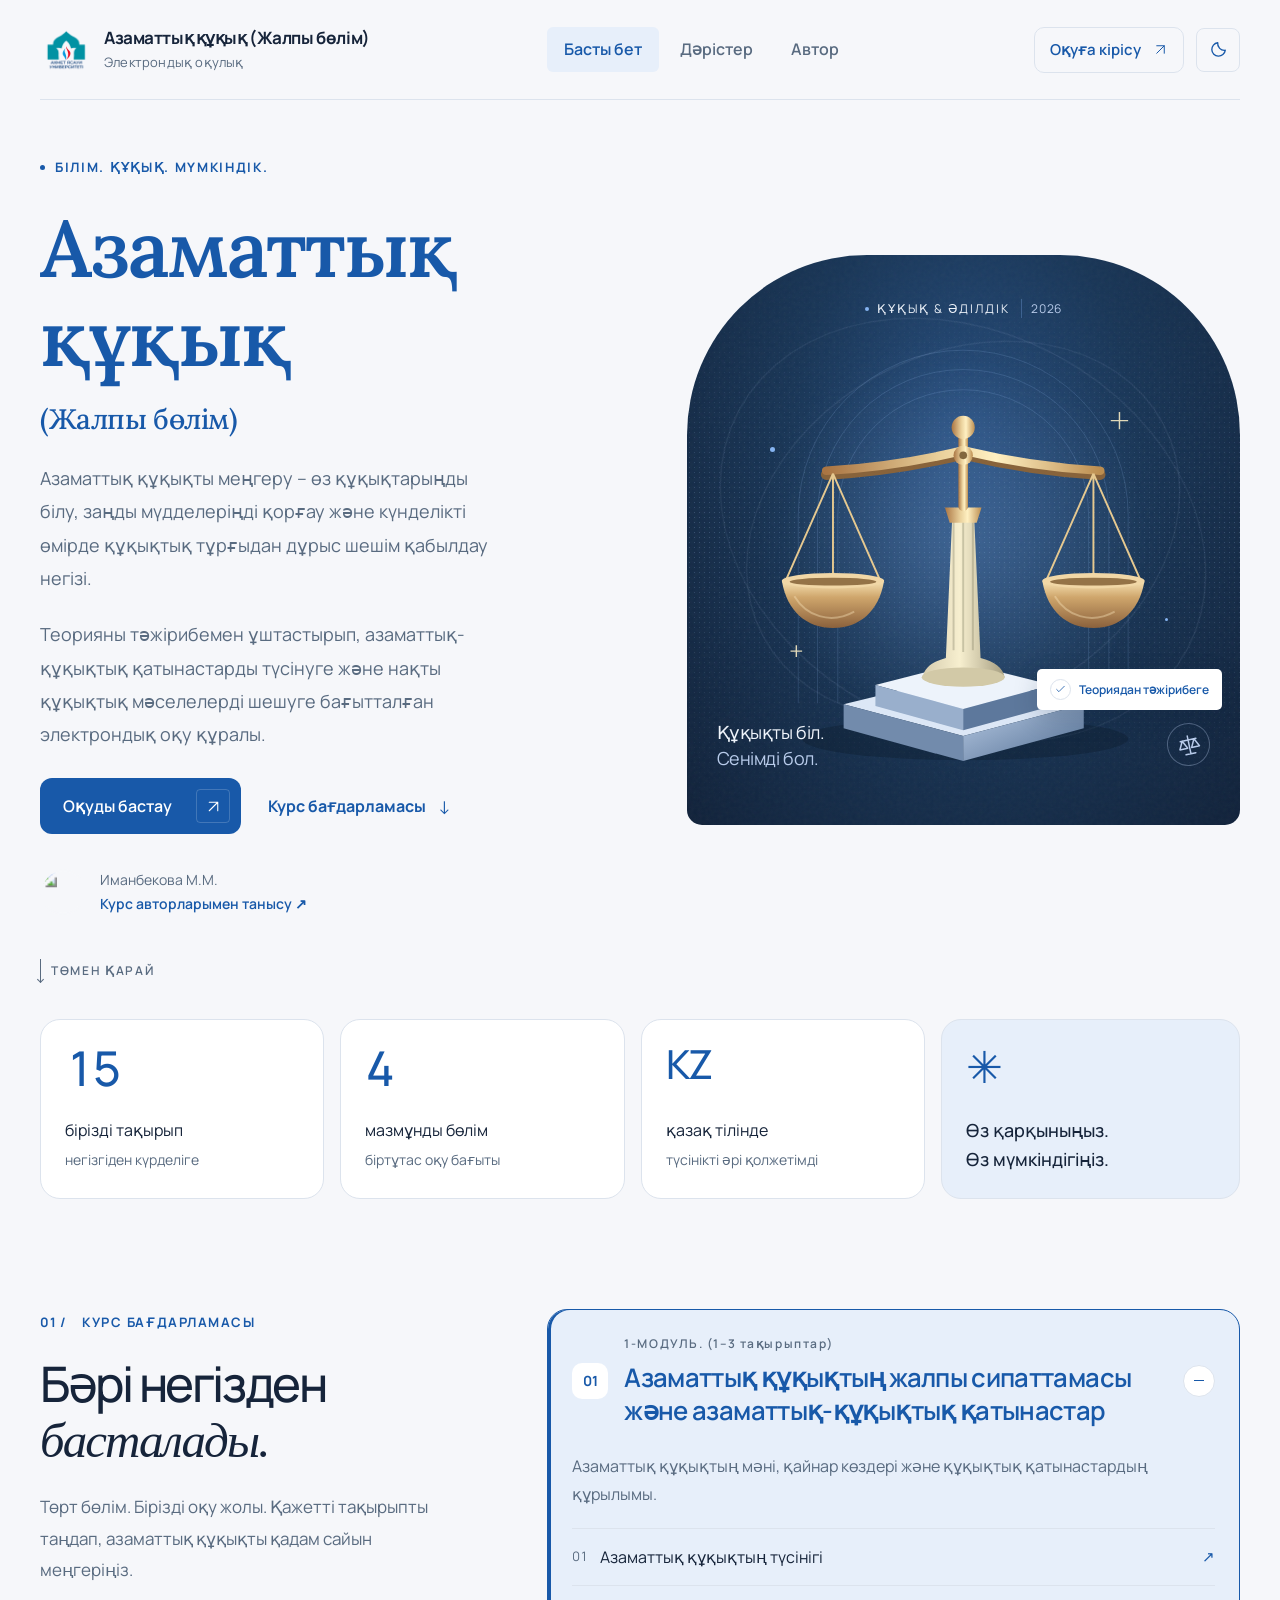
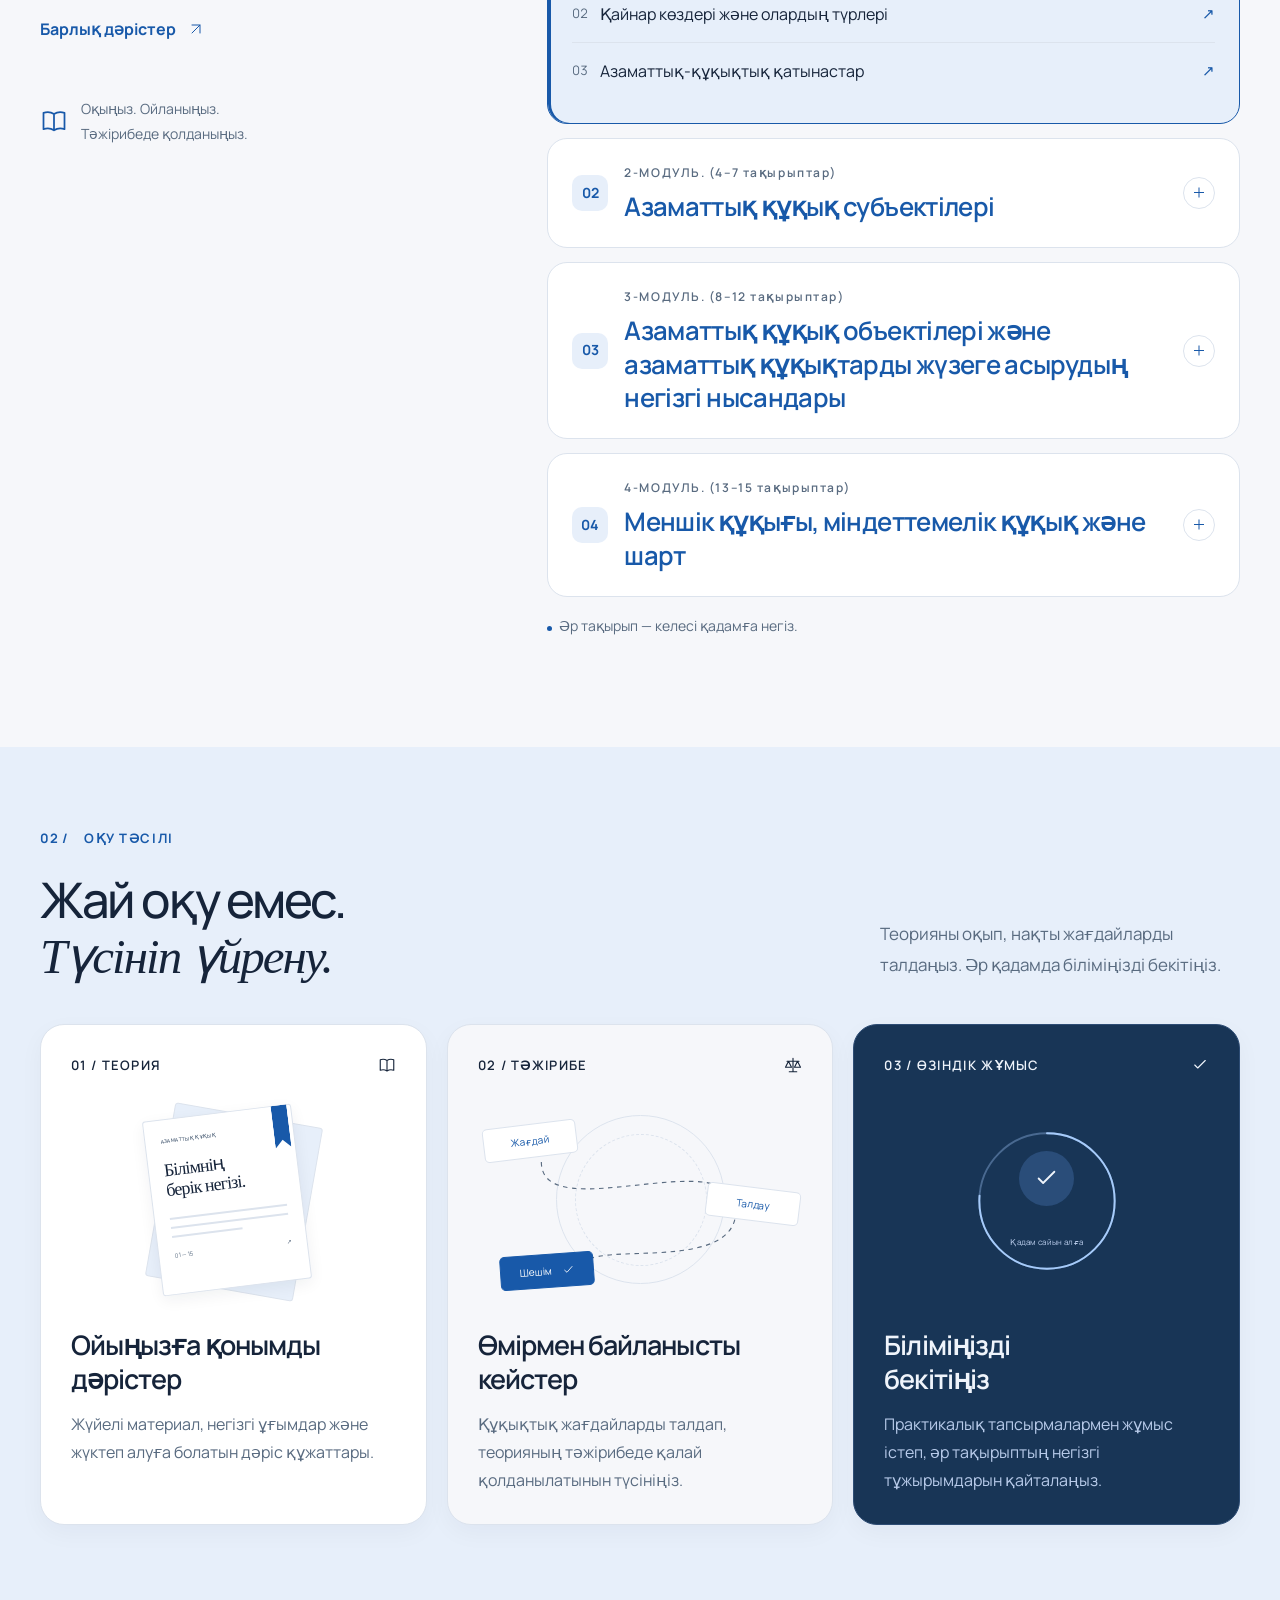
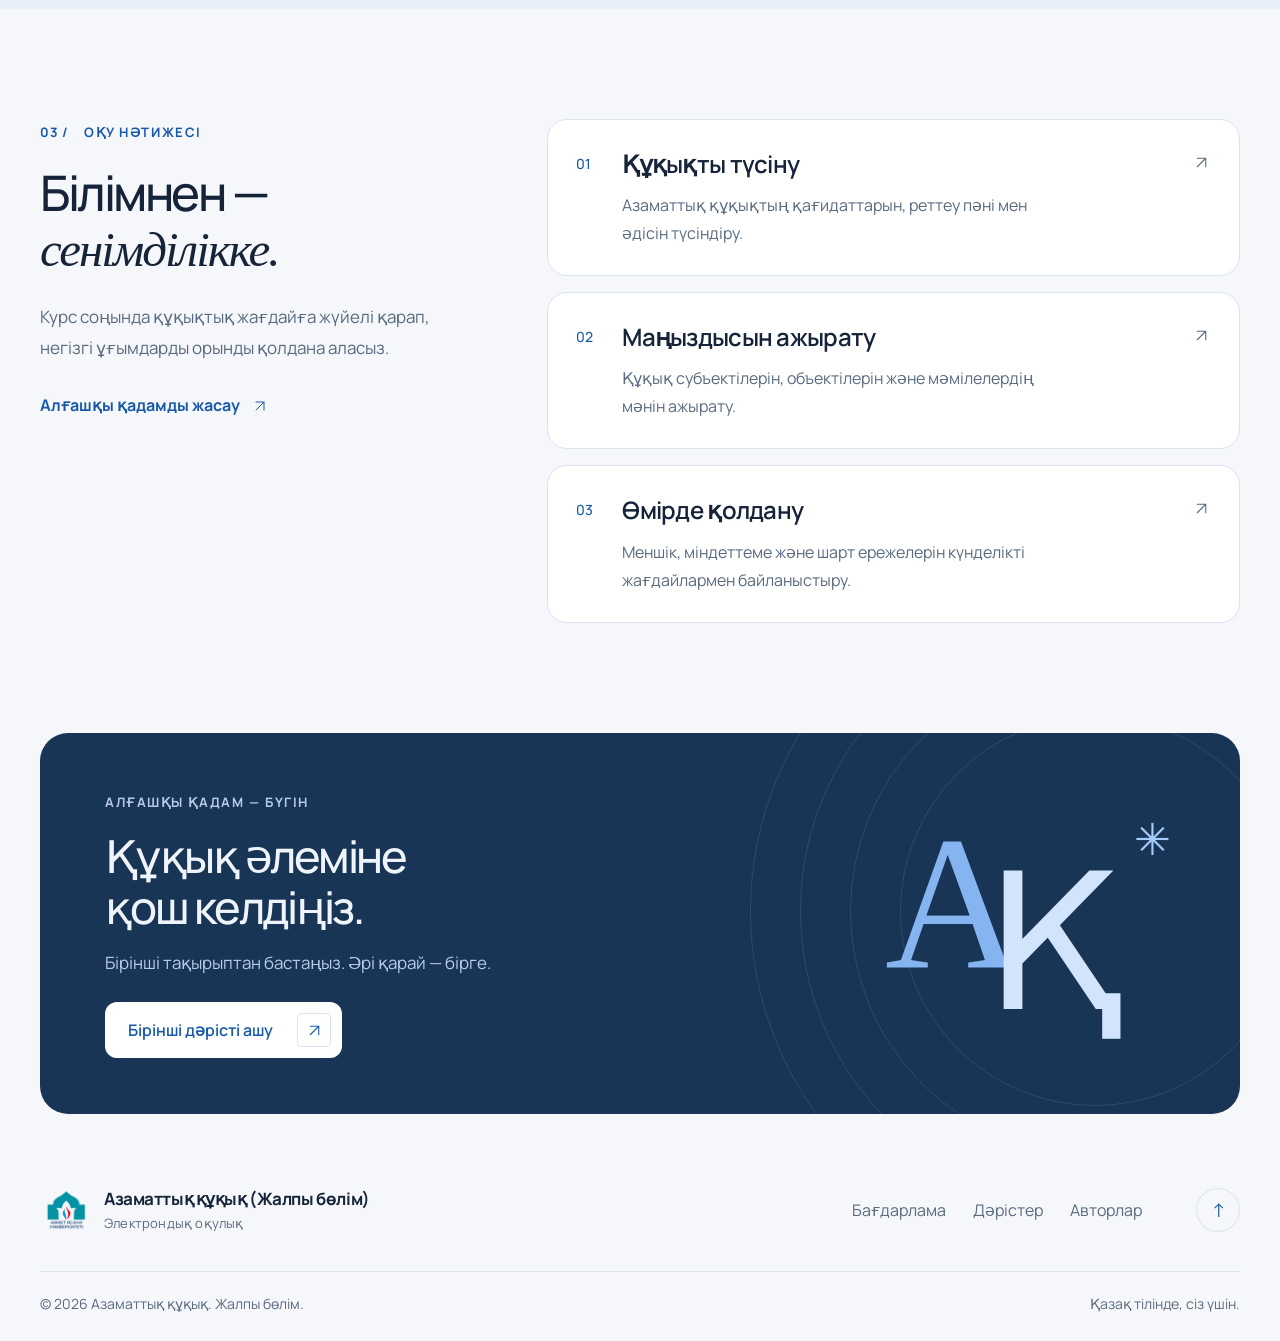
==== commit da094af0: "Add course presentations and sticky topic navigation" ====
--- a/index.html
+++ b/index.html
@@ -10,9 +10,10 @@
   <link rel="preconnect" href="https://fonts.googleapis.com">
   <link rel="preconnect" href="https://fonts.gstatic.com" crossorigin>
   <link href="https://fonts.googleapis.com/css2?family=Manrope:wght@400;500;600;700;800&display=swap" rel="stylesheet">
-  <link rel="stylesheet" href="index.css?v=20261010-academic-blue-1">
+  <link rel="preload" href="assets/fonts/lora-variable.woff2" as="font" type="font/woff2" crossorigin>
+  <link rel="stylesheet" href="index.css?v=20261020-title-font-1">
   <script src="main.js?v=20261001-1" defer></script>
-  <link rel="stylesheet" href="navigation.css?v=20261010-academic-blue-1">
+  <link rel="stylesheet" href="navigation.css?v=20261029-transparent-logo-1">
   <script src="navigation.js?v=20261001-1" defer></script>
 <meta name="color-scheme" content="light dark">
   <link rel="stylesheet" href="theme.css?v=20261010-academic-blue-1">
@@ -36,7 +37,7 @@
       <nav class="site-nav" aria-label="Бет навигациясы">
         <a class="site-nav-link" href="index.html" aria-current="page">Басты бет</a>
         <a class="site-nav-link" href="lectures.html">Дәрістер</a>
-        <a class="site-nav-link" href="authors.html">Авторлар</a>
+        <a class="site-nav-link" href="authors.html">Автор</a>
       </nav>
       <div class="site-header-actions">
         <a class="site-header-cta" href="lectures.html">Оқуға кірісу <svg class="site-header-icon" viewBox="0 0 24 24" aria-hidden="true"><path d="M6 18 18 6M6 6h12v12"/></svg></a>
@@ -51,8 +52,9 @@
     <section class="hero page-width" aria-labelledby="hero-title">
       <div class="hero-content">
         <div class="eyebrow hero-eyebrow" data-reveal><span class="status-dot"></span> БІЛІМ. ҚҰҚЫҚ. МҮМКІНДІК.</div>
-        <h1 id="hero-title" data-reveal style="--reveal-delay:90ms">Азаматтық<br><span class="title-accent">құқық</span><span class="hero-title-detail"> (Жалпы бөлім)<span class="hero-title-format"> электрондық оқулық</span></span></h1>
-        <p class="hero-description" data-reveal style="--reveal-delay:220ms">Құқықты түсіну — сенімді қадамның бастауы. Негізгі ұғымдардан күнделікті өмірдегі шешімдерге дейін бірге үйренейік.</p>
+        <h1 id="hero-title" data-reveal style="--reveal-delay:90ms">Азаматтық<br><span class="title-accent">құқық</span><span class="hero-title-detail"> (Жалпы бөлім)</span></h1>
+        <p class="hero-description" data-reveal style="--reveal-delay:220ms">Азаматтық құқықты меңгеру – өз құқықтарыңды білу, заңды мүдделеріңді қорғау және күнделікті өмірде құқықтық тұрғыдан дұрыс шешім қабылдау негізі.</p>
+        <p class="hero-description" data-reveal style="--reveal-delay:250ms">Теорияны тәжірибемен ұштастырып, азаматтық-құқықтық қатынастарды түсінуге және нақты құқықтық мәселелерді шешуге бағытталған электрондық оқу құралы.</p>
         <div class="hero-actions" data-reveal style="--reveal-delay:280ms"><a class="button button-primary" data-magnetic href="lectures.html">Оқуды бастау <span class="button-icon"><svg class="icon"><use href="#icon-arrow-up"/></svg></span></a><a class="text-link" href="#curriculum">Курс бағдарламасы <span aria-hidden="true">↓</span></a></div>
         <div class="hero-note" data-reveal style="--reveal-delay:340ms"><div class="author-stack single-author" aria-hidden="true"><img src="assets/authors/imanbekova-manshuk.jpg" alt="" width="960" height="1280"></div><p>Иманбекова М.М.<br><a href="authors.html">Курс авторларымен танысу <span aria-hidden="true">↗</span></a></p></div>
       </div>
@@ -99,10 +101,10 @@
     <section class="curriculum page-width section-space" id="curriculum" aria-labelledby="curriculum-title">
       <div class="section-intro" data-reveal><span class="eyebrow"><span class="section-index">01 /</span> КУРС БАҒДАРЛАМАСЫ</span><h2 id="curriculum-title">Бәрі негізден<br><span class="serif-word">басталады.</span></h2><p>Төрт бөлім. Бірізді оқу жолы. Қажетті тақырыпты таңдап, азаматтық құқықты қадам сайын меңгеріңіз.</p><a class="text-link" href="lectures.html">Барлық дәрістер <svg class="icon"><use href="#icon-arrow-up"/></svg></a><div class="curriculum-note"><svg class="icon"><use href="#icon-book"/></svg><span>Оқыңыз. Ойланыңыз.<br>Тәжірибеде қолданыңыз.</span></div></div>
       <div class="module-list" data-reveal style="--reveal-delay:100ms">
-        <details class="module-row" open><summary><span class="module-number">01</span><span class="module-heading"><span class="module-range">1–3 ТАҚЫРЫП</span><span class="module-title">Құқықтың негізі</span></span><span class="module-toggle" aria-hidden="true"></span></summary><div class="module-content"><p>Азаматтық құқықтың мәні, қайнар көздері және құқықтық қатынастардың құрылымы.</p><ol class="topic-list"><li><a href="lectures.html?lesson=1"><span>01</span> Азаматтық құқықтың түсінігі <span aria-hidden="true">↗</span></a></li><li><a href="lectures.html?lesson=2"><span>02</span> Қайнар көздері және олардың түрлері <span aria-hidden="true">↗</span></a></li><li><a href="lectures.html?lesson=3"><span>03</span> Азаматтық-құқықтық қатынастар <span aria-hidden="true">↗</span></a></li></ol></div></details>
-        <details class="module-row"><summary><span class="module-number">02</span><span class="module-heading"><span class="module-range">4–7 ТАҚЫРЫП</span><span class="module-title">Құқық қатысушылары</span></span><span class="module-toggle" aria-hidden="true"></span></summary><div class="module-content"><p>Жеке және заңды тұлғалардың азаматтық құқықтағы орны мен құқықтық мәртебесі.</p><ol class="topic-list" start="4"><li><a href="lectures.html?lesson=4"><span>04</span> Жеке тұлғалар <span aria-hidden="true">↗</span></a></li><li><a href="lectures.html?lesson=5"><span>05</span> Заңды тұлғалар: жалпы ережелер <span aria-hidden="true">↗</span></a></li><li><a href="lectures.html?lesson=6"><span>06</span> Коммерциялық ұйымдар <span aria-hidden="true">↗</span></a></li><li><a href="lectures.html?lesson=7"><span>07</span> Коммерциялық емес ұйымдар <span aria-hidden="true">↗</span></a></li></ol></div></details>
-        <details class="module-row"><summary><span class="module-number">03</span><span class="module-heading"><span class="module-range">8–12 ТАҚЫРЫП</span><span class="module-title">Объектілер мен мәмілелер</span></span><span class="module-toggle" aria-hidden="true"></span></summary><div class="module-content"><p>Мүлік пен мүліктік емес игіліктер, мәмілелер, өкілдік және азаматтық құқықтағы мерзімдер.</p><ol class="topic-list" start="8"><li><a href="lectures.html?lesson=8"><span>08</span> Азаматтық құқық объектілері <span aria-hidden="true">↗</span></a></li><li><a href="lectures.html?lesson=9"><span>09</span> Бағалы қағаздар және мүліктік емес игіліктер <span aria-hidden="true">↗</span></a></li><li><a href="lectures.html?lesson=10"><span>10</span> Мәміле <span aria-hidden="true">↗</span></a></li><li><a href="lectures.html?lesson=11"><span>11</span> Өкілдік және сенімхат <span aria-hidden="true">↗</span></a></li><li><a href="lectures.html?lesson=12"><span>12</span> Азаматтық құқықтағы мерзімдер <span aria-hidden="true">↗</span></a></li></ol></div></details>
-        <details class="module-row"><summary><span class="module-number">04</span><span class="module-heading"><span class="module-range">13–15 ТАҚЫРЫП</span><span class="module-title">Меншік, міндеттеме, шарт</span></span><span class="module-toggle" aria-hidden="true"></span></summary><div class="module-content"><p>Меншік құқығы, міндеттемелік қатынастар және шарт жасасудың жалпы ережелері.</p><ol class="topic-list" start="13"><li><a href="lectures.html?lesson=13"><span>13</span> Меншік құқығы <span aria-hidden="true">↗</span></a></li><li><a href="lectures.html?lesson=14"><span>14</span> Міндеттемелік құқық <span aria-hidden="true">↗</span></a></li><li><a href="lectures.html?lesson=15"><span>15</span> Шарт туралы жалпы ережелер <span aria-hidden="true">↗</span></a></li></ol></div></details>
+        <details class="module-row" open><summary><span class="module-number">01</span><span class="module-heading"><span class="module-range">1-МОДУЛЬ. (1–3 тақырыптар)</span><span class="module-title">Азаматтық құқықтың жалпы сипаттамасы және азаматтық-құқықтық қатынастар</span></span><span class="module-toggle" aria-hidden="true"></span></summary><div class="module-content"><p>Азаматтық құқықтың мәні, қайнар көздері және құқықтық қатынастардың құрылымы.</p><ol class="topic-list"><li><a href="lectures.html?lesson=1"><span>01</span> Азаматтық құқықтың түсінігі <span aria-hidden="true">↗</span></a></li><li><a href="lectures.html?lesson=2"><span>02</span> Қайнар көздері және олардың түрлері <span aria-hidden="true">↗</span></a></li><li><a href="lectures.html?lesson=3"><span>03</span> Азаматтық-құқықтық қатынастар <span aria-hidden="true">↗</span></a></li></ol></div></details>
+        <details class="module-row"><summary><span class="module-number">02</span><span class="module-heading"><span class="module-range">2-МОДУЛЬ. (4–7 тақырыптар)</span><span class="module-title">Азаматтық құқық субъектілері</span></span><span class="module-toggle" aria-hidden="true"></span></summary><div class="module-content"><p>Жеке және заңды тұлғалардың азаматтық құқықтағы орны мен құқықтық мәртебесі.</p><ol class="topic-list" start="4"><li><a href="lectures.html?lesson=4"><span>04</span> Жеке тұлғалар <span aria-hidden="true">↗</span></a></li><li><a href="lectures.html?lesson=5"><span>05</span> Заңды тұлғалар: жалпы ережелер <span aria-hidden="true">↗</span></a></li><li><a href="lectures.html?lesson=6"><span>06</span> Коммерциялық ұйымдар <span aria-hidden="true">↗</span></a></li><li><a href="lectures.html?lesson=7"><span>07</span> Коммерциялық емес ұйымдар <span aria-hidden="true">↗</span></a></li></ol></div></details>
+        <details class="module-row"><summary><span class="module-number">03</span><span class="module-heading"><span class="module-range">3-МОДУЛЬ. (8–12 тақырыптар)</span><span class="module-title">Азаматтық құқық объектілері және азаматтық құқықтарды жүзеге асырудың негізгі нысандары</span></span><span class="module-toggle" aria-hidden="true"></span></summary><div class="module-content"><p>Мүлік пен мүліктік емес игіліктер, мәмілелер, өкілдік және азаматтық құқықтағы мерзімдер.</p><ol class="topic-list" start="8"><li><a href="lectures.html?lesson=8"><span>08</span> Азаматтық құқық объектілері <span aria-hidden="true">↗</span></a></li><li><a href="lectures.html?lesson=9"><span>09</span> Бағалы қағаздар және мүліктік емес игіліктер <span aria-hidden="true">↗</span></a></li><li><a href="lectures.html?lesson=10"><span>10</span> Мәміле <span aria-hidden="true">↗</span></a></li><li><a href="lectures.html?lesson=11"><span>11</span> Өкілдік және сенімхат <span aria-hidden="true">↗</span></a></li><li><a href="lectures.html?lesson=12"><span>12</span> Азаматтық құқықтағы мерзімдер <span aria-hidden="true">↗</span></a></li></ol></div></details>
+        <details class="module-row"><summary><span class="module-number">04</span><span class="module-heading"><span class="module-range">4-МОДУЛЬ. (13–15 тақырыптар)</span><span class="module-title">Меншік құқығы, міндеттемелік құқық және шарт</span></span><span class="module-toggle" aria-hidden="true"></span></summary><div class="module-content"><p>Меншік құқығы, міндеттемелік қатынастар және шарт жасасудың жалпы ережелері.</p><ol class="topic-list" start="13"><li><a href="lectures.html?lesson=13"><span>13</span> Меншік құқығы <span aria-hidden="true">↗</span></a></li><li><a href="lectures.html?lesson=14"><span>14</span> Міндеттемелік құқық <span aria-hidden="true">↗</span></a></li><li><a href="lectures.html?lesson=15"><span>15</span> Шарт туралы жалпы ережелер <span aria-hidden="true">↗</span></a></li></ol></div></details>
         <p class="program-footnote"><span class="status-dot"></span> Әр тақырып — келесі қадамға негіз.</p>
       </div>
     </section>
--- a/index.css
+++ b/index.css
@@ -1,4 +1,12 @@
 /* Civil law: a quiet editorial system with an animated sculptural cover. */
+@font-face {
+  font-family: 'Lora';
+  font-style: normal;
+  font-weight: 400 700;
+  font-display: swap;
+  src: url('assets/fonts/lora-variable.woff2') format('woff2');
+}
+
 :root {
   --bg: #f6f7fa;
   --ink: #16243a;
@@ -116,6 +124,18 @@
 .hero { position: relative; padding-bottom: 54px; }
 .hero-content { min-width: 0; padding-bottom: 12px; }
 .hero-eyebrow { font-size: .8125rem; letter-spacing: .13em; }
+.home-page #hero-title {
+  font-family: 'Lora', Georgia, 'Times New Roman', serif;
+  font-size: clamp(52px, 6.2vw, 86px);
+  font-weight: 600;
+  line-height: 1.12;
+  letter-spacing: -.025em;
+}
+.home-page #hero-title .hero-title-detail {
+  margin-top: 18px;
+  font-weight: 500;
+  letter-spacing: -.015em;
+}
 .title-accent { color: var(--forest); }
 .title-period { color: var(--terra); }
 .hero-title-detail { display: block; margin-top: 24px; font-size: clamp(1.375rem, 2.2vw, 1.875rem); font-weight: 600; line-height: 1.4; letter-spacing: -.025em; }
@@ -345,6 +365,7 @@
   .header-cta { font-size: 9px; gap: 8px; padding-inline: 11px; }
   .hero { margin-top: 36px; grid-template-columns: 1fr 1fr; gap: 22px; padding-bottom: 44px; }
   h1 { font-size: clamp(44px, 7.45vw, 62px); }
+  .home-page #hero-title { font-size: clamp(42px, 6.85vw, 54px); }
   h2 { font-size: 36px; }
   .hero .eyebrow { font-size: .8125rem; gap: 6px; letter-spacing: .09em; margin-bottom: 20px; }
   .hero-content { padding: 0; }
@@ -445,6 +466,7 @@
   .hero-content { padding: 0; }
   .hero .eyebrow { font-size: .8125rem; margin-bottom: 22px; letter-spacing: .12em; gap: 9px; }
   h1 { font-size: clamp(49px, 12.5vw, 76px); line-height: 1.02; }
+  .home-page #hero-title { font-size: clamp(42px, 13vw, 72px); }
   .hero-edition { font-size: .8125rem; gap: 12px; margin-top: 23px; }
   .edition-line { width: 33px; }
   .hero-description { max-width: 390px; font-size: 1.125rem; line-height: 1.85; margin-top: 20px; }
--- a/navigation.css
+++ b/navigation.css
@@ -43,9 +43,9 @@
 .site-header .theme-toggle { width: 44px; height: 44px; flex-basis: 44px; }
 .site-header-actions { flex-shrink: 0; }
 /* Preserve the university's original logo colors in both themes. */
-html .university-brand-mark { width: 52px; height: 52px; flex: 0 0 52px; padding: 3px; background: #fff; }
+html .university-brand-mark { width: 52px; height: 52px; flex: 0 0 52px; padding: 3px; background: transparent; }
 html[data-theme='dark'] .site-brand-mark.university-brand-mark,
-html[data-theme='dark'] .brand-mark.university-brand-mark { background: #fff; }
+html[data-theme='dark'] .brand-mark.university-brand-mark { background: transparent; }
 .university-logo { display: block; width: 100%; height: 100%; object-fit: contain; }
 @media (max-width: 1100px) {
   .site-header-inner { gap: 12px; }
